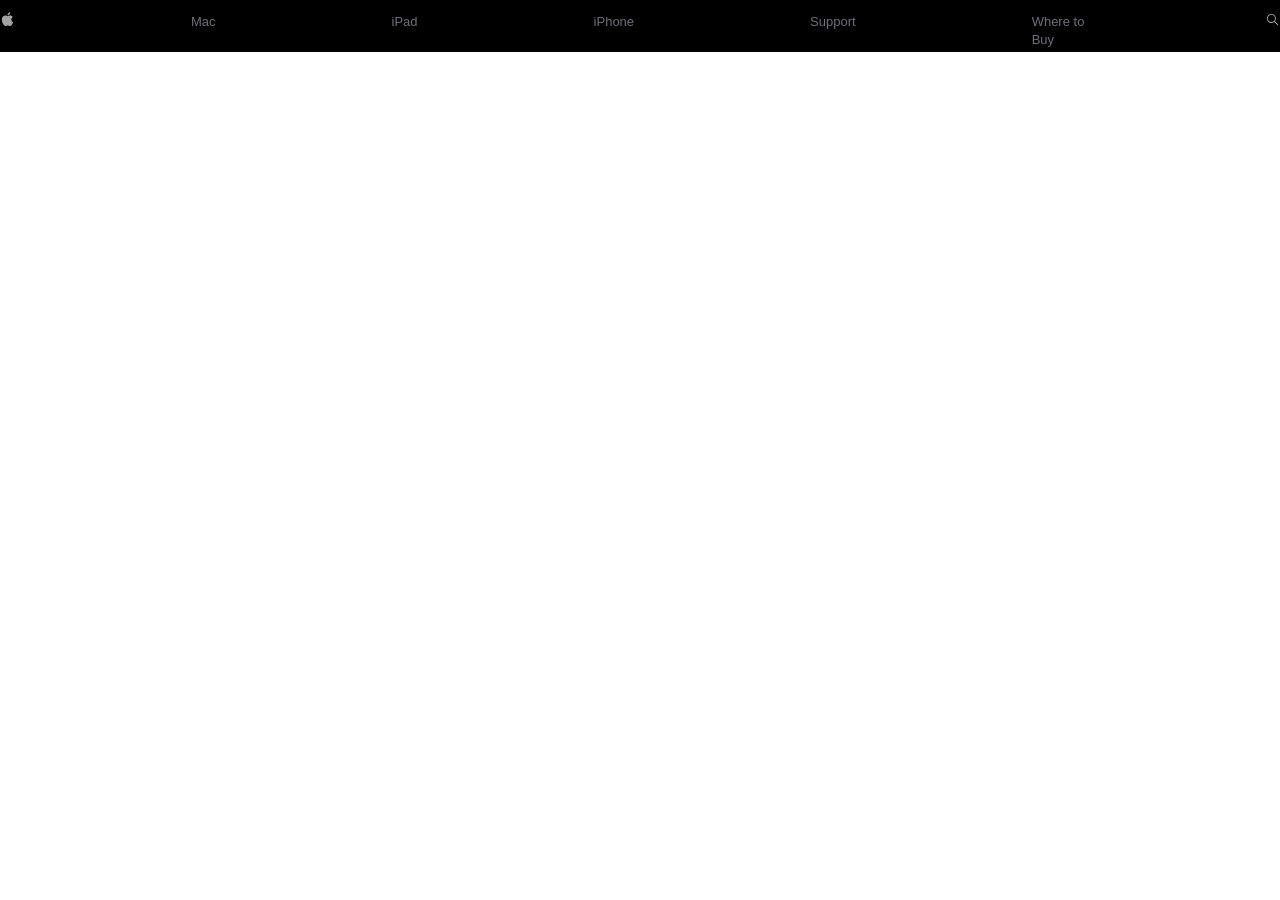
==== index.html @ 3fcf3a5d "fifth version 5" ====
<!doctype html>
<html lang="en">
  <head>
    <meta charset="UTF-8" />
    <meta name="viewport" content="width=device-width, initial-scale=1.0" />
    <title>Apple (Nigeria)</title>
    <link rel="stylesheet" href="styles.css" />
  </head>
  <body>
  <header>
    <nav class="navbar">
      <div class="navContainer">
        <ul class="nav--List">
          <li class="apple-drop">
            <a href="index.html"> 
                <svg
                class="icon"
                xmlns="http://www.w3.org/2000/svg"
                x="0px"
                y="0px"
                width="15"
                height="15"
                viewBox="0 0 30 30">
                <path
                  d="M25.565,9.785c-0.123,0.077-3.051,1.702-3.051,5.305c0.138,4.109,3.695,5.55,3.756,5.55 c-0.061,0.077-0.537,1.963-1.947,3.94C23.204,26.283,21.962,28,20.076,28c-1.794,0-2.438-1.135-4.508-1.135 c-2.223,0-2.852,1.135-4.554,1.135c-1.886,0-3.22-1.809-4.4-3.496c-1.533-2.208-2.836-5.673-2.882-9 c-0.031-1.763,0.307-3.496,1.165-4.968c1.211-2.055,3.373-3.45,5.734-3.496c1.809-0.061,3.419,1.242,4.523,1.242 c1.058,0,3.036-1.242,5.274-1.242C21.394,7.041,23.97,7.332,25.565,9.785z M15.001,6.688c-0.322-1.61,0.567-3.22,1.395-4.247 c1.058-1.242,2.729-2.085,4.17-2.085c0.092,1.61-0.491,3.189-1.533,4.339C18.098,5.937,16.488,6.872,15.001,6.688z"></path>
                </svg></a>
              </li>

          <li class="mac-drop">
            <a href="mac.html" class="icon2">Mac</a>
                <ul class="dropdown--mac">
                    <li class="explore">Explore All Mac</li>
                    <li>Macbook Air</li>
                    <li>Macbook Pro</li>
                    <li>iMac</li>
                    <li>Mac Studio</li>
                    <li>Mac Mini</li>
                    <li>Mac Pro</li>
                    <li>Display</li>
                </ul>
          </li>
          <li class="ipad-drop">
            <a href="ipad.html" class="icon2">iPad</a>
            <ul class="dropdown--ipad">
                <li class="explore">Explore iPad</li>
                <li>Explore All iPad</li>
                <li>iPad Pro</li>
                <li>iPad Air</li>
                <li>iPad</li>
                <li>iPad Mini</li>
            </ul>
          </li>
          <li class="iphone-drop">
            <a href="iphone.html" class="icon2">iPhone</a>
            <ul class="dropdown--iphone">
                <li class="explore">Explore iPhone</li>
                <li>Explore All iPhone</li>
                <li>iPhone 17 Pro</li>
                <li>iphone Air</li>
                <li>iPhone 17</li>
                <li>iPhone 16</li>
                <li>iPhone 16e</li>
            </ul>
          </li>
          <li class="support-drop">
            <a href="support.html" class="icon2">Support</a>
            
            <div class="dropdown-wrap">

            <ul class="dropdown--support">
                <li class="explore">Explore Support</li>
                <li>iPhone</li>
                <li>Mac</li>
                <li>iPad</li>
                <li>Music</li><br><br>
                <li class="explore">Get Help</li> 
                <li>Community</li>
                <li>Check Coverage</li>
                <li>Helpful Topics</li>
                <li>Apple Account and Password</li>
                <li>Billing and Subscription</li>
            </ul>
            </div>
            
          </li>
          <li class="where-drop">
            <a href="where to buy.html" class="icon2">Where to Buy</a>
            <ul class="dropdown--where">
                <li class="explore">Explore Where to Buy</li>
                <li>Authorized Reseller</li>
                <li>Services and Support</li>
                <li>Explore All My to Buy</li>
            </ul>
          </li>
          <li><a href="#search">
            <svg
                class="icon"
                xmlns="http://www.w3.org/2000/svg"
                x="0px"
                y="0px"
                width="15"
                height="15"
                viewBox="0 0 48 48">
                <path
                  d="M 20.5 6 C 12.509634 6 6 12.50964 6 20.5 C 6 28.49036 12.509634 35 20.5 35 C 23.956359 35 27.133709 33.779044 29.628906 31.75 L 39.439453 41.560547 A 1.50015 1.50015 0 1 0 41.560547 39.439453 L 31.75 29.628906 C 33.779044 27.133709 35 23.956357 35 20.5 C 35 12.50964 28.490366 6 20.5 6 z M 20.5 9 C 26.869047 9 32 14.130957 32 20.5 C 32 23.602612 30.776198 26.405717 28.791016 28.470703 A 1.50015 1.50015 0 0 0 28.470703 28.791016 C 26.405717 30.776199 23.602614 32 20.5 32 C 14.130953 32 9 26.869043 9 20.5 C 9 14.130957 14.130953 9 20.5 9 z"
                ></path></svg>
            </a></li>
        </ul>
      </div>
    </nav>
  </header>
    <main></main>
    <footer></footer>
  </body>
</html>
---- styles.css ----
* {
  margin: 0;
  padding: 0;
  box-sizing: border-box;
}

header {
  background: #000000;
  position: sticky;
  top: 0;
}

.navbar {
  width: 100%;
  height: 52px;
  display: flex;
  align-items: center;
}

.nav--List {
  display: flex;
  list-style: none;
  gap: 11em;
  align-self: center;
  padding-top: 8px;
}

.navbar ul li a {
  text-decoration: none;
  color: #6e6e79;
  font-size: 13px;
  font-weight: 300;
}

.icon {
  fill: #a4a4a4;
  transition: fill 0.3s ease;
  cursor: pointer;
  font-size: 10px;
}

.icon:hover {
  fill: rgb(255, 255, 255);
}

.icon2 {
  fill: #a4a4a4;
  transition: color 0.3s ease;
  cursor: pointer;
}

.icon2:hover {
  color: rgb(255, 255, 255);
}

.navContainer {
  width: -moz-max-content;
  width: max-content;
  margin: 0 auto;
  display: flex;
  justify-content: center;
}

.mac-drop {
  position: relative;
}

.ipad-drop {
  position: relative;
}

.iphone-drop {
  position: relative;
}

.support-drop {
  position: relative;
}

.where-drop {
  position: relative;
}

.dropdown--mac {
  display: none;
  position: absolute;
  top: 1;
  list-style: none;
  width: 100vw;
  background-color: #000000;
  color: #6e6e73;
  padding: 3.5em;
  border-radius: 2px;
  pointer-events: fill;
}

.dropdown--ipad {
  display: none;
  position: absolute;
  top: 1;
  list-style: none;
  width: 100vw;
  background-color: #000000;
  color: #6e6e73;
  padding: 3.5em;
  border-radius: 2px;
  pointer-events: auto;
}

.dropdown--iphone {
  display: none;
  position: absolute;
  top: 1;
  list-style: none;
  width: 100vw;
  background-color: #000000;
  color: #6e6e73;
  padding: 3.5em;
  border-radius: 2px;
  pointer-events: auto;
}

.dropdown--support {
  display: none;
  position: absolute;
  top: 1;
  list-style: none;
  width: 100vw;
  background-color: #000000;
  color: #6e6e73;
  padding: 3.5em;
  border-radius: 2px;
  pointer-events: auto;
}

.dropdown--where {
  display: none;
  position: absolute;
  top: 1;
  list-style: none;
  width: 100vw;
  background-color: #000000;
  color: #6e6e73;
  padding: 3.5em;
  border-radius: 2px;
  pointer-events: auto;
}

.dropdown-wrap {
  display: flex;
  gap: 4rem;
}

.mac-drop:hover .dropdown--mac {
  display: block;
}

.ipad-drop:hover .dropdown--ipad {
  display: block;
}

.iphone-drop:hover .dropdown--iphone {
  display: block;
}

.support-drop:hover .dropdown--support {
  display: block;
}

.where-drop:hover .dropdown--where {
  display: block;
}

.dropdown--ipad li a {
  color: #6e6e73;
  text-decoration: none;
}

.dropdown--mac li a {
  color: #6e6e73;
  text-decoration: none;
}

.dropdown--ipad li:hover {
  color: rgb(255, 255, 255);
  cursor: pointer;
}

.dropdown--mac li:hover {
  color: rgb(255, 255, 255);
  cursor: pointer;
}

.dropdown--iphone li a {
  color: #6e6e73;
  text-decoration: none;
}

.dropdown--iphone li:hover {
  color: rgb(255, 255, 255);
  cursor: pointer;
}

.dropdown--support li a {
  color: #6e6e73;
  text-decoration: none;
}

.dropdown--support li:hover {
  color: rgb(255, 255, 255);
  cursor: pointer;
}

.dropdown--where li a {
  color: #6e6e73;
  text-decoration: none;
}

.dropdown--where li:hover {
  color: rgb(255, 255, 255);
  cursor: pointer;
}

.explore {
  font-size: 9px;
}

#header-title {
  font-size: 56px;
  line-height: 60px;
  font-weight: 600;
  margin: 0.5em 1.78em;
}

@media screen and (max-width: 1200px) {
  .navbar ul {
    gap: 3em;
  }
}
@media screen and (max-width: 768px) {
  .navbar ul {
    gap: 2em;
  }
}
@media screen and (max-width: 480px) {
  .navbar ul {
    gap: 1em;
  }
}
@media screen and (max-width: 360px) {
  .navbar ul {
    gap: 0.5em;
  }
}
* {
  margin: 0;
  padding: 0;
  box-sizing: border-box;
  font-family: "SF Pro Text", -apple-system, BlinkMacSystemFont, "Segoe UI", Roboto, Helvetica, Arial, sans-serif;
}/*# sourceMappingURL=styles.css.map */
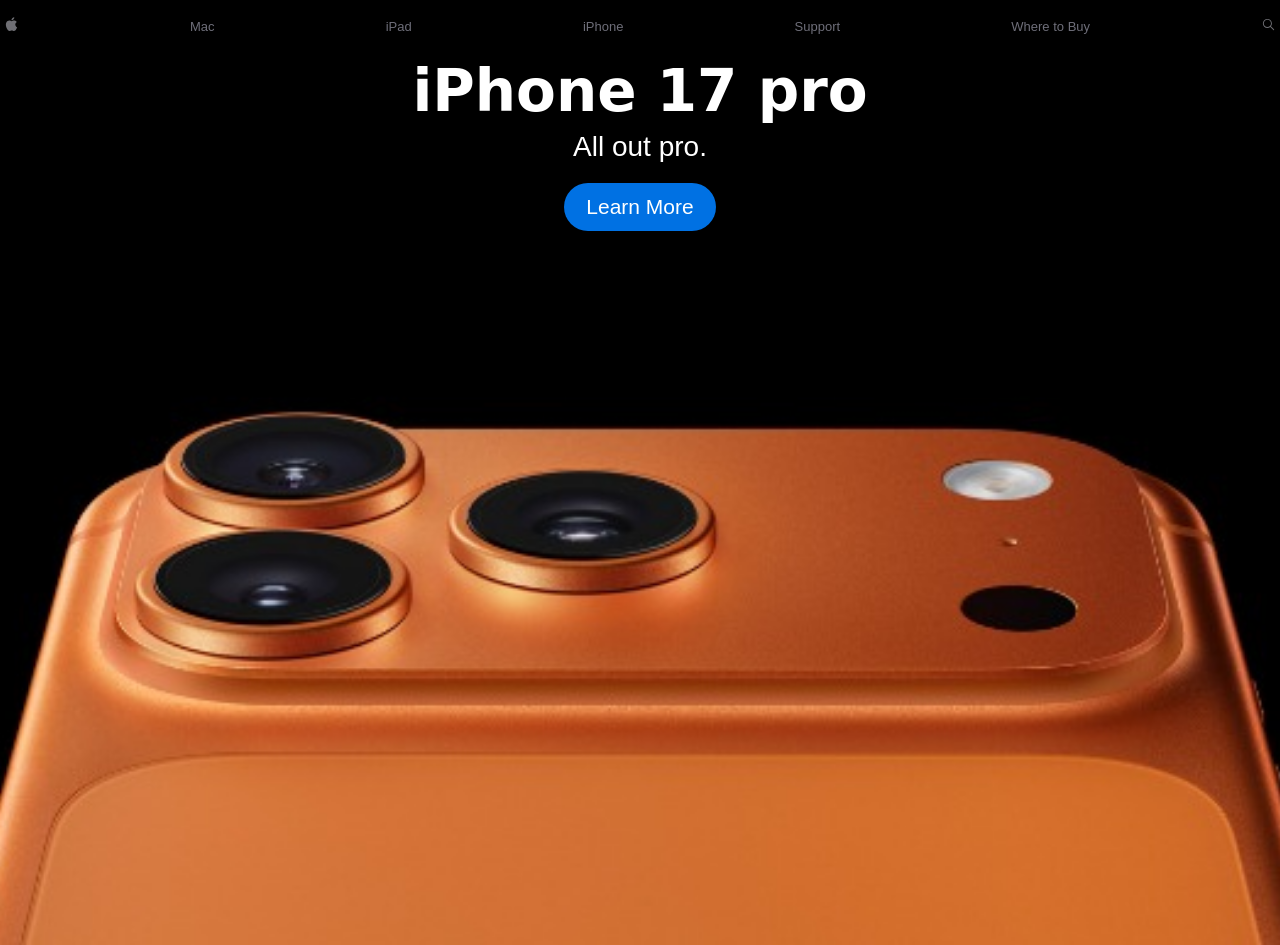
==== commit 44ab4499: "added index.html and iphone.html" ====
--- a/index.html
+++ b/index.html
@@ -11,7 +11,7 @@
     <nav class="navbar">
       <div class="navContainer">
         <ul class="nav--List">
-          <li class="apple-drop">
+          <li>
             <a href="index.html"> 
                 <svg
                 class="icon"
@@ -23,9 +23,7 @@
                 viewBox="0 0 30 30">
                 <path
                   d="M25.565,9.785c-0.123,0.077-3.051,1.702-3.051,5.305c0.138,4.109,3.695,5.55,3.756,5.55 c-0.061,0.077-0.537,1.963-1.947,3.94C23.204,26.283,21.962,28,20.076,28c-1.794,0-2.438-1.135-4.508-1.135 c-2.223,0-2.852,1.135-4.554,1.135c-1.886,0-3.22-1.809-4.4-3.496c-1.533-2.208-2.836-5.673-2.882-9 c-0.031-1.763,0.307-3.496,1.165-4.968c1.211-2.055,3.373-3.45,5.734-3.496c1.809-0.061,3.419,1.242,4.523,1.242 c1.058,0,3.036-1.242,5.274-1.242C21.394,7.041,23.97,7.332,25.565,9.785z M15.001,6.688c-0.322-1.61,0.567-3.22,1.395-4.247 c1.058-1.242,2.729-2.085,4.17-2.085c0.092,1.61-0.491,3.189-1.533,4.339C18.098,5.937,16.488,6.872,15.001,6.688z"></path>
-                </svg></a>
-              </li>
-
+                </svg></a></li>
           <li class="mac-drop">
             <a href="mac.html" class="icon2">Mac</a>
                 <ul class="dropdown--mac">
@@ -109,7 +107,19 @@
       </div>
     </nav>
   </header>
-    <main></main>
+    <main>
+         <section class="iphone">
+        
+        <div class="hero-text">
+        <h1 class="hero">iPhone 17 pro</h1>
+        <h2>All out pro.</h2>
+        <button type="button" class="btn">Learn More</button>
+        
+        
+    
+        </div>
+      </section>
+    </main>
     <footer></footer>
   </body>
 </html>
--- a/styles.css
+++ b/styles.css
@@ -8,11 +8,12 @@
   background: #000000;
   position: sticky;
   top: 0;
+  opacity: 1;
 }
 
 .navbar {
   width: 100%;
-  height: 52px;
+  height: 45px;
   display: flex;
   align-items: center;
 }
@@ -20,7 +21,7 @@
 .nav--List {
   display: flex;
   list-style: none;
-  gap: 11em;
+  gap: 10.7em;
   align-self: center;
   padding-top: 8px;
 }
@@ -29,33 +30,32 @@
   text-decoration: none;
   color: #6e6e79;
   font-size: 13px;
-  font-weight: 300;
+  font-weight: 400;
 }
 
 .icon {
-  fill: #a4a4a4;
+  fill: #6e6e73;
   transition: fill 0.3s ease;
   cursor: pointer;
   font-size: 10px;
 }
 
 .icon:hover {
-  fill: rgb(255, 255, 255);
+  fill: rgb(221, 217, 217);
 }
 
 .icon2 {
-  fill: #a4a4a4;
+  fill: #6e6e73;
   transition: color 0.3s ease;
   cursor: pointer;
 }
 
 .icon2:hover {
-  color: rgb(255, 255, 255);
+  color: rgb(177, 172, 172);
 }
 
 .navContainer {
-  width: -moz-max-content;
-  width: max-content;
+  width: 100vw;
   margin: 0 auto;
   display: flex;
   justify-content: center;
@@ -84,25 +84,25 @@
 .dropdown--mac {
   display: none;
   position: absolute;
-  top: 1;
-  list-style: none;
-  width: 100vw;
-  background-color: #000000;
-  color: #6e6e73;
-  padding: 3.5em;
-  border-radius: 2px;
-  pointer-events: fill;
+  top: 100%;
+  list-style: none;
+  width: 100vw;
+  background-color: #000000;
+  color: #6e6e73;
+  padding: 2em;
+  border-radius: 2px;
+  pointer-events: auto;
 }
 
 .dropdown--ipad {
   display: none;
   position: absolute;
-  top: 1;
-  list-style: none;
-  width: 100vw;
-  background-color: #000000;
-  color: #6e6e73;
-  padding: 3.5em;
+  top: 100%;
+  list-style: none;
+  width: 100vw;
+  background-color: #000000;
+  color: #6e6e73;
+  padding: 2em;
   border-radius: 2px;
   pointer-events: auto;
 }
@@ -110,12 +110,12 @@
 .dropdown--iphone {
   display: none;
   position: absolute;
-  top: 1;
-  list-style: none;
-  width: 100vw;
-  background-color: #000000;
-  color: #6e6e73;
-  padding: 3.5em;
+  top: 100%;
+  list-style: none;
+  width: 100vw;
+  background-color: #000000;
+  color: #6e6e73;
+  padding: 2em;
   border-radius: 2px;
   pointer-events: auto;
 }
@@ -123,12 +123,13 @@
 .dropdown--support {
   display: none;
   position: absolute;
-  top: 1;
-  list-style: none;
-  width: 100vw;
-  background-color: #000000;
-  color: #6e6e73;
-  padding: 3.5em;
+  top: 100%;
+  left: 0;
+  list-style: none;
+  width: 100vw;
+  background-color: #000000;
+  color: #6e6e73;
+  padding: 2em;
   border-radius: 2px;
   pointer-events: auto;
 }
@@ -136,12 +137,13 @@
 .dropdown--where {
   display: none;
   position: absolute;
-  top: 1;
-  list-style: none;
-  width: 100vw;
-  background-color: #000000;
-  color: #6e6e73;
-  padding: 3.5em;
+  top: 100%;
+  left: 0;
+  list-style: none;
+  width: 100vw;
+  background-color: #000000;
+  color: #6e6e73;
+  padding: 2em;
   border-radius: 2px;
   pointer-events: auto;
 }
@@ -182,12 +184,12 @@
 }
 
 .dropdown--ipad li:hover {
-  color: rgb(255, 255, 255);
+  color: rgb(177, 172, 172);
   cursor: pointer;
 }
 
 .dropdown--mac li:hover {
-  color: rgb(255, 255, 255);
+  color: rgb(177, 172, 172);
   cursor: pointer;
 }
 
@@ -197,7 +199,7 @@
 }
 
 .dropdown--iphone li:hover {
-  color: rgb(255, 255, 255);
+  color: rgb(177, 172, 172);
   cursor: pointer;
 }
 
@@ -207,7 +209,7 @@
 }
 
 .dropdown--support li:hover {
-  color: rgb(255, 255, 255);
+  color: rgb(177, 172, 172);
   cursor: pointer;
 }
 
@@ -217,7 +219,7 @@
 }
 
 .dropdown--where li:hover {
-  color: rgb(255, 255, 255);
+  color: rgb(177, 172, 172);
   cursor: pointer;
 }
 
@@ -232,7 +234,7 @@
   margin: 0.5em 1.78em;
 }
 
-@media screen and (max-width: 1200px) {
+@media screen and (max-width: 990px) {
   .navbar ul {
     gap: 3em;
   }
@@ -257,4 +259,81 @@
   padding: 0;
   box-sizing: border-box;
   font-family: "SF Pro Text", -apple-system, BlinkMacSystemFont, "Segoe UI", Roboto, Helvetica, Arial, sans-serif;
-}/*# sourceMappingURL=styles.css.map */+}/*# sourceMappingURL=styles.css.map */
+
+
+.container{
+  display: flex;
+  gap: 70px;
+  align-items: center;
+  text-align: center;
+  padding-left: 130px;
+  padding-right: 50px;
+}
+
+p{
+  color: #BF4800;
+  font-weight:  bold;
+  font-size: 14px;
+}
+
+ img{
+    margin-bottom: 20px;
+ }
+
+ h3{
+  margin-bottom: 10px;
+ }
+
+ h1{
+  color: rgb(24, 23, 22);
+  padding-bottom: 50px;
+ }
+
+ .hero-text{
+  display: flex;
+  flex-direction: column;
+  margin: 0px;
+  padding: 6px;
+  justify-content: center;
+  align-items: center;
+  color: #ffff;
+  font-family: system-ui, -apple-system, BlinkMacSystemFont, 'Segoe UI', Roboto, Oxygen, Ubuntu, Cantarell, 'Open Sans', 'Helvetica Neue', sans-serif;
+ }
+
+ .hero{
+  padding: 6px;
+  margin: 0%;
+  color: #ffff;
+  font-size: 58px;
+  font-family: system-ui, -apple-system, BlinkMacSystemFont, 'Segoe UI', Roboto, Oxygen, Ubuntu, Cantarell, 'Open Sans', 'Helvetica Neue', sans-serif;
+ }
+
+ .iphone{
+  background-image: url(image.jpeg);
+  height: 100vh;
+  background-size: cover;
+  background-position: center top;
+  display: flex;
+  flex-direction: column;
+  align-items: center;
+  background-repeat: no-repeat;
+
+  
+
+ }
+ h2{
+  padding-bottom: 20px;
+  font-weight: 400;
+  font-size: 28px;
+ }
+
+ .btn{
+  font-size: 21px;
+  padding: 12px 22px;
+  border-radius: 100px;
+  background-color: #0071E3;
+  color: #ffff;
+  border: none;
+
+ }
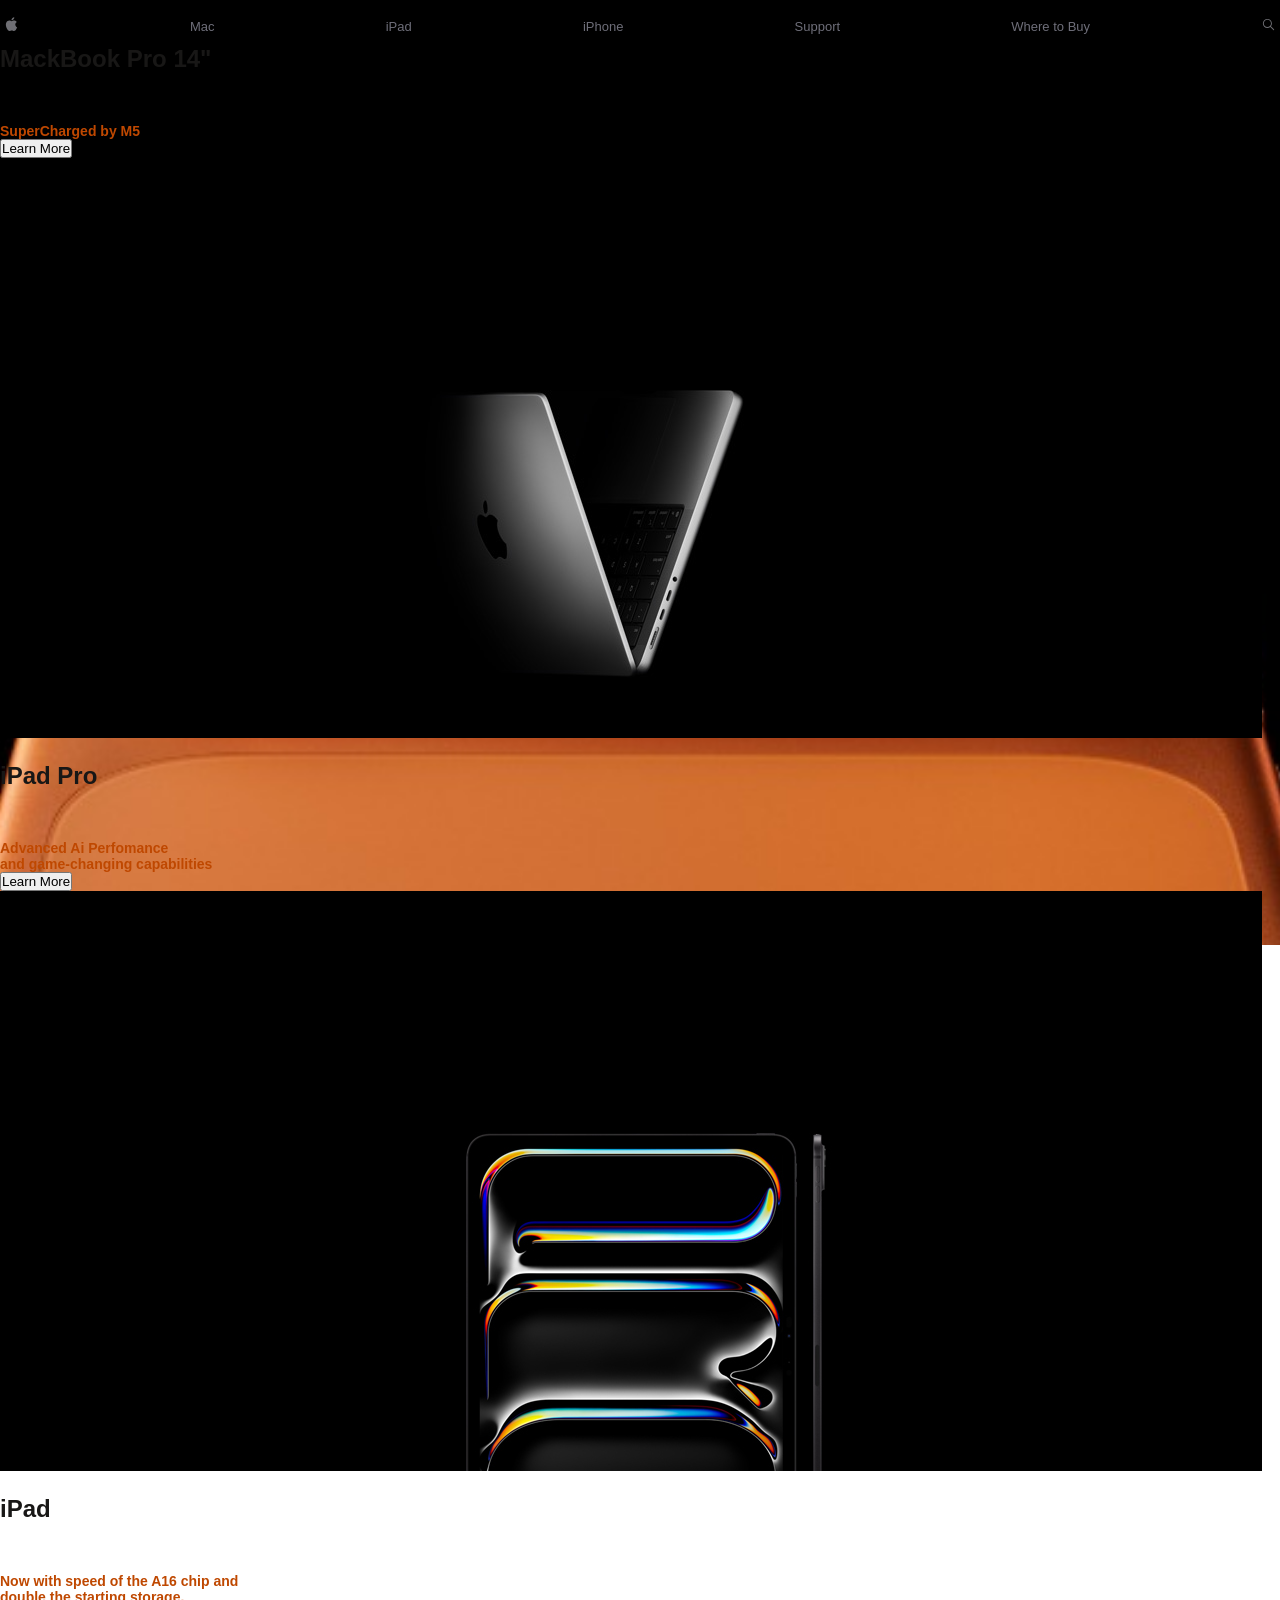
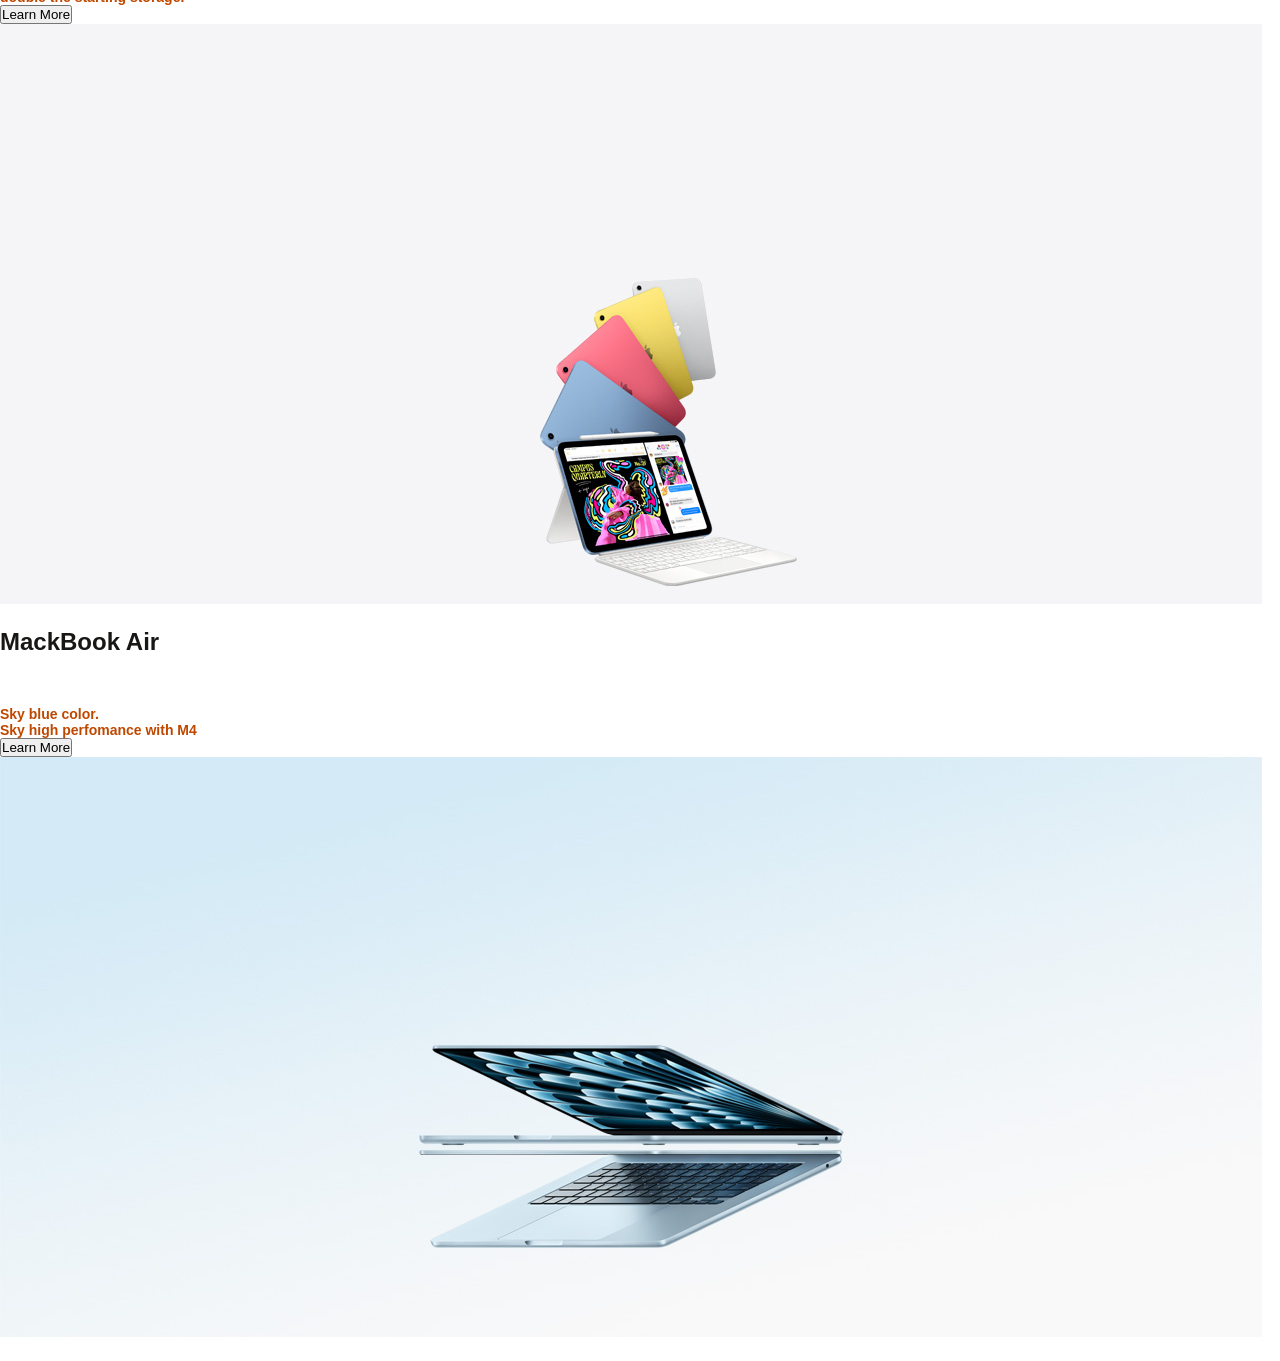
==== commit 1a81176d: "iphone page and landing page" ====
--- a/index.html
+++ b/index.html
@@ -107,18 +107,45 @@
       </div>
     </nav>
   </header>
-    <main>
-         <section class="iphone">
-        
-        <div class="hero-text">
-        <h1 class="hero">iPhone 17 pro</h1>
-        <h2>All out pro.</h2>
-        <button type="button" class="btn">Learn More</button>
-        
-        
+  <main>
+   <section class="iphone">
+    <div class="write-up">
+
+      <h1>MackBook Pro 14"</h1>
+      <p>SuperCharged by M5</p>
+      <button>Learn More</button>
+      <img class="A" src="image/asset 22.jpeg" alt="">
+    </div>
     
+      <div class="write-up">
+        <h1>iPad Pro</h1>
+        <p>Advanced Ai Perfomance<br>and game-changing capabilities</p>
+        <button>Learn More</button> 
+        <img class="A" src="image/asset 23.jpeg" alt="">   
+      </div>
+      
+      <div class="write-up">
+        <h1>iPad</h1>
+        <p>Now with speed of the A16 chip and <br>
+        double the starting storage.</p>
+        <button>Learn More</button>
+        <img class="C" src="image/asset 24.jpeg" alt="">
+
+      </div>
+          <div class="write-up">
+            <h1>MackBook Air</h1>
+            <p>Sky blue color. <br>Sky high perfomance with M4</p>
+            <button>Learn More</button>
+            <img class="C" src="image/asset 25.jpeg" alt="">
+          </div>
         </div>
-      </section>
+
+      </div>
+    </div>
+    </div>
+   </section>
+             </div>
+        </section>
     </main>
     <footer></footer>
   </body>
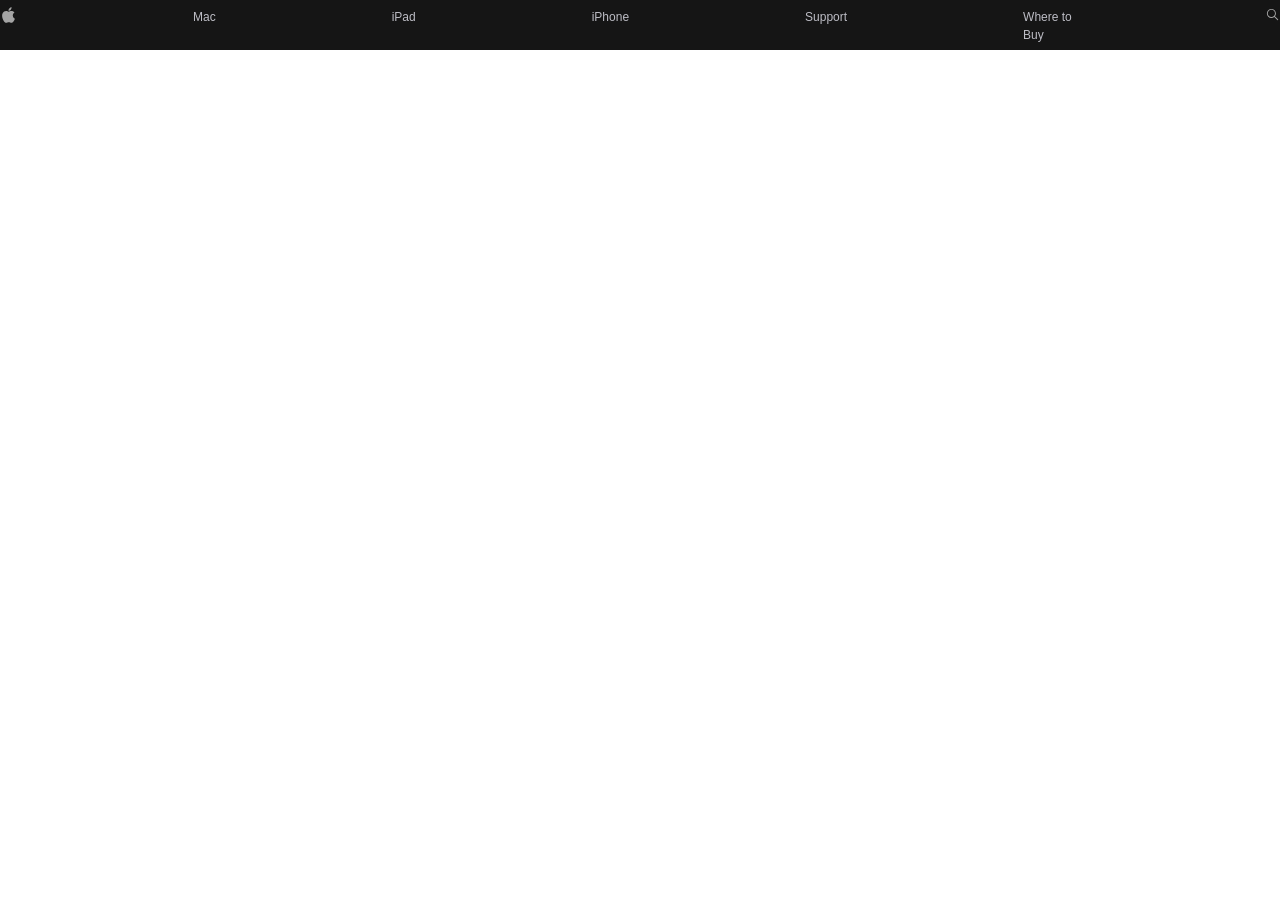
==== commit 12840d8f: "sixth version 6" ====
--- a/index.html
+++ b/index.html
@@ -11,19 +11,21 @@
     <nav class="navbar">
       <div class="navContainer">
         <ul class="nav--List">
-          <li>
+          <li class="apple-drop">
             <a href="index.html"> 
                 <svg
                 class="icon"
                 xmlns="http://www.w3.org/2000/svg"
                 x="0px"
                 y="0px"
-                width="15"
-                height="15"
+                width="17"
+                height="17"
                 viewBox="0 0 30 30">
                 <path
                   d="M25.565,9.785c-0.123,0.077-3.051,1.702-3.051,5.305c0.138,4.109,3.695,5.55,3.756,5.55 c-0.061,0.077-0.537,1.963-1.947,3.94C23.204,26.283,21.962,28,20.076,28c-1.794,0-2.438-1.135-4.508-1.135 c-2.223,0-2.852,1.135-4.554,1.135c-1.886,0-3.22-1.809-4.4-3.496c-1.533-2.208-2.836-5.673-2.882-9 c-0.031-1.763,0.307-3.496,1.165-4.968c1.211-2.055,3.373-3.45,5.734-3.496c1.809-0.061,3.419,1.242,4.523,1.242 c1.058,0,3.036-1.242,5.274-1.242C21.394,7.041,23.97,7.332,25.565,9.785z M15.001,6.688c-0.322-1.61,0.567-3.22,1.395-4.247 c1.058-1.242,2.729-2.085,4.17-2.085c0.092,1.61-0.491,3.189-1.533,4.339C18.098,5.937,16.488,6.872,15.001,6.688z"></path>
-                </svg></a></li>
+                </svg></a>
+              </li>
+
           <li class="mac-drop">
             <a href="mac.html" class="icon2">Mac</a>
                 <ul class="dropdown--mac">
@@ -107,46 +109,7 @@
       </div>
     </nav>
   </header>
-  <main>
-   <section class="iphone">
-    <div class="write-up">
-
-      <h1>MackBook Pro 14"</h1>
-      <p>SuperCharged by M5</p>
-      <button>Learn More</button>
-      <img class="A" src="image/asset 22.jpeg" alt="">
-    </div>
-    
-      <div class="write-up">
-        <h1>iPad Pro</h1>
-        <p>Advanced Ai Perfomance<br>and game-changing capabilities</p>
-        <button>Learn More</button> 
-        <img class="A" src="image/asset 23.jpeg" alt="">   
-      </div>
-      
-      <div class="write-up">
-        <h1>iPad</h1>
-        <p>Now with speed of the A16 chip and <br>
-        double the starting storage.</p>
-        <button>Learn More</button>
-        <img class="C" src="image/asset 24.jpeg" alt="">
-
-      </div>
-          <div class="write-up">
-            <h1>MackBook Air</h1>
-            <p>Sky blue color. <br>Sky high perfomance with M4</p>
-            <button>Learn More</button>
-            <img class="C" src="image/asset 25.jpeg" alt="">
-          </div>
-        </div>
-
-      </div>
-    </div>
-    </div>
-   </section>
-             </div>
-        </section>
-    </main>
+    <main></main>
     <footer></footer>
   </body>
 </html>
--- a/styles.css
+++ b/styles.css
@@ -5,15 +5,16 @@
 }
 
 header {
-  background: #000000;
+  background: rgba(0, 0, 0, 0.9176470588);
   position: sticky;
   top: 0;
-  opacity: 1;
+  position: relative;
+  z-index: 1000;
 }
 
 .navbar {
   width: 100%;
-  height: 45px;
+  height: 50px;
   display: flex;
   align-items: center;
 }
@@ -21,136 +22,110 @@
 .nav--List {
   display: flex;
   list-style: none;
-  gap: 10.7em;
+  gap: 11em;
   align-self: center;
-  padding-top: 8px;
 }
 
 .navbar ul li a {
   text-decoration: none;
-  color: #6e6e79;
-  font-size: 13px;
+  color: #bdbdc5;
+  font-size: 12px;
   font-weight: 400;
 }
 
 .icon {
-  fill: #6e6e73;
+  fill: #a4a4a4;
   transition: fill 0.3s ease;
   cursor: pointer;
   font-size: 10px;
 }
 
 .icon:hover {
-  fill: rgb(221, 217, 217);
+  fill: rgb(255, 255, 255);
 }
 
 .icon2 {
-  fill: #6e6e73;
+  fill: #a4a4a4;
   transition: color 0.3s ease;
   cursor: pointer;
 }
 
 .icon2:hover {
-  color: rgb(177, 172, 172);
+  color: rgb(255, 255, 255);
 }
 
 .navContainer {
-  width: 100vw;
+  width: -moz-max-content;
+  width: max-content;
   margin: 0 auto;
   display: flex;
   justify-content: center;
 }
 
-.mac-drop {
-  position: relative;
-}
-
-.ipad-drop {
-  position: relative;
-}
-
-.iphone-drop {
-  position: relative;
-}
-
-.support-drop {
-  position: relative;
-}
-
-.where-drop {
-  position: relative;
-}
-
 .dropdown--mac {
   display: none;
   position: absolute;
-  top: 100%;
-  list-style: none;
-  width: 100vw;
-  background-color: #000000;
-  color: #6e6e73;
-  padding: 2em;
-  border-radius: 2px;
-  pointer-events: auto;
+  top: 50px;
+  left: 0;
+  width: 100%;
+  background-color: rgba(0, 0, 0, 0.9176470588);
+  color: #6e6e73;
+  padding: 3em 0;
+  font-size: 17px;
 }
 
 .dropdown--ipad {
   display: none;
   position: absolute;
-  top: 100%;
-  list-style: none;
-  width: 100vw;
-  background-color: #000000;
-  color: #6e6e73;
-  padding: 2em;
-  border-radius: 2px;
-  pointer-events: auto;
+  top: 50px;
+  left: 0;
+  width: 100%;
+  background-color: rgba(0, 0, 0, 0.9176470588);
+  color: #6e6e73;
+  padding: 3.5em 0;
+  font-size: 17px;
 }
 
 .dropdown--iphone {
   display: none;
   position: absolute;
-  top: 100%;
-  list-style: none;
-  width: 100vw;
-  background-color: #000000;
-  color: #6e6e73;
-  padding: 2em;
-  border-radius: 2px;
-  pointer-events: auto;
+  top: 50px;
+  left: 0;
+  width: 100%;
+  background-color: rgba(0, 0, 0, 0.9176470588);
+  color: #6e6e73;
+  padding: 3.5em 0;
+  font-size: 17px;
 }
 
 .dropdown--support {
   display: none;
   position: absolute;
-  top: 100%;
-  left: 0;
-  list-style: none;
-  width: 100vw;
-  background-color: #000000;
-  color: #6e6e73;
-  padding: 2em;
-  border-radius: 2px;
-  pointer-events: auto;
+  top: 50px;
+  left: 0;
+  width: 100%;
+  background-color: rgba(0, 0, 0, 0.9176470588);
+  color: #6e6e73;
+  padding: 3.5em 0;
+  font-size: 17px;
 }
 
 .dropdown--where {
   display: none;
   position: absolute;
-  top: 100%;
-  left: 0;
-  list-style: none;
-  width: 100vw;
-  background-color: #000000;
-  color: #6e6e73;
-  padding: 2em;
-  border-radius: 2px;
-  pointer-events: auto;
+  top: 50px;
+  left: 0;
+  width: 100%;
+  background-color: rgba(0, 0, 0, 0.9176470588);
+  color: #6e6e73;
+  padding: 3.5em 0;
+  font-size: 17px;
 }
 
 .dropdown-wrap {
-  display: flex;
-  gap: 4rem;
+  max-width: 980px;
+  margin: 0 auto;
+  display: flex;
 }
 
 .mac-drop:hover .dropdown--mac {
@@ -184,12 +159,12 @@
 }
 
 .dropdown--ipad li:hover {
-  color: rgb(177, 172, 172);
+  color: rgb(255, 255, 255);
   cursor: pointer;
 }
 
 .dropdown--mac li:hover {
-  color: rgb(177, 172, 172);
+  color: rgb(255, 255, 255);
   cursor: pointer;
 }
 
@@ -199,7 +174,7 @@
 }
 
 .dropdown--iphone li:hover {
-  color: rgb(177, 172, 172);
+  color: rgb(255, 255, 255);
   cursor: pointer;
 }
 
@@ -209,7 +184,7 @@
 }
 
 .dropdown--support li:hover {
-  color: rgb(177, 172, 172);
+  color: rgb(255, 255, 255);
   cursor: pointer;
 }
 
@@ -219,7 +194,7 @@
 }
 
 .dropdown--where li:hover {
-  color: rgb(177, 172, 172);
+  color: rgb(255, 255, 255);
   cursor: pointer;
 }
 
@@ -234,7 +209,7 @@
   margin: 0.5em 1.78em;
 }
 
-@media screen and (max-width: 990px) {
+@media screen and (max-width: 1200px) {
   .navbar ul {
     gap: 3em;
   }
@@ -259,81 +234,4 @@
   padding: 0;
   box-sizing: border-box;
   font-family: "SF Pro Text", -apple-system, BlinkMacSystemFont, "Segoe UI", Roboto, Helvetica, Arial, sans-serif;
-}/*# sourceMappingURL=styles.css.map */
-
-
-.container{
-  display: flex;
-  gap: 70px;
-  align-items: center;
-  text-align: center;
-  padding-left: 130px;
-  padding-right: 50px;
-}
-
-p{
-  color: #BF4800;
-  font-weight:  bold;
-  font-size: 14px;
-}
-
- img{
-    margin-bottom: 20px;
- }
-
- h3{
-  margin-bottom: 10px;
- }
-
- h1{
-  color: rgb(24, 23, 22);
-  padding-bottom: 50px;
- }
-
- .hero-text{
-  display: flex;
-  flex-direction: column;
-  margin: 0px;
-  padding: 6px;
-  justify-content: center;
-  align-items: center;
-  color: #ffff;
-  font-family: system-ui, -apple-system, BlinkMacSystemFont, 'Segoe UI', Roboto, Oxygen, Ubuntu, Cantarell, 'Open Sans', 'Helvetica Neue', sans-serif;
- }
-
- .hero{
-  padding: 6px;
-  margin: 0%;
-  color: #ffff;
-  font-size: 58px;
-  font-family: system-ui, -apple-system, BlinkMacSystemFont, 'Segoe UI', Roboto, Oxygen, Ubuntu, Cantarell, 'Open Sans', 'Helvetica Neue', sans-serif;
- }
-
- .iphone{
-  background-image: url(image.jpeg);
-  height: 100vh;
-  background-size: cover;
-  background-position: center top;
-  display: flex;
-  flex-direction: column;
-  align-items: center;
-  background-repeat: no-repeat;
-
-  
-
- }
- h2{
-  padding-bottom: 20px;
-  font-weight: 400;
-  font-size: 28px;
- }
-
- .btn{
-  font-size: 21px;
-  padding: 12px 22px;
-  border-radius: 100px;
-  background-color: #0071E3;
-  color: #ffff;
-  border: none;
-
- }+}/*# sourceMappingURL=styles.css.map */
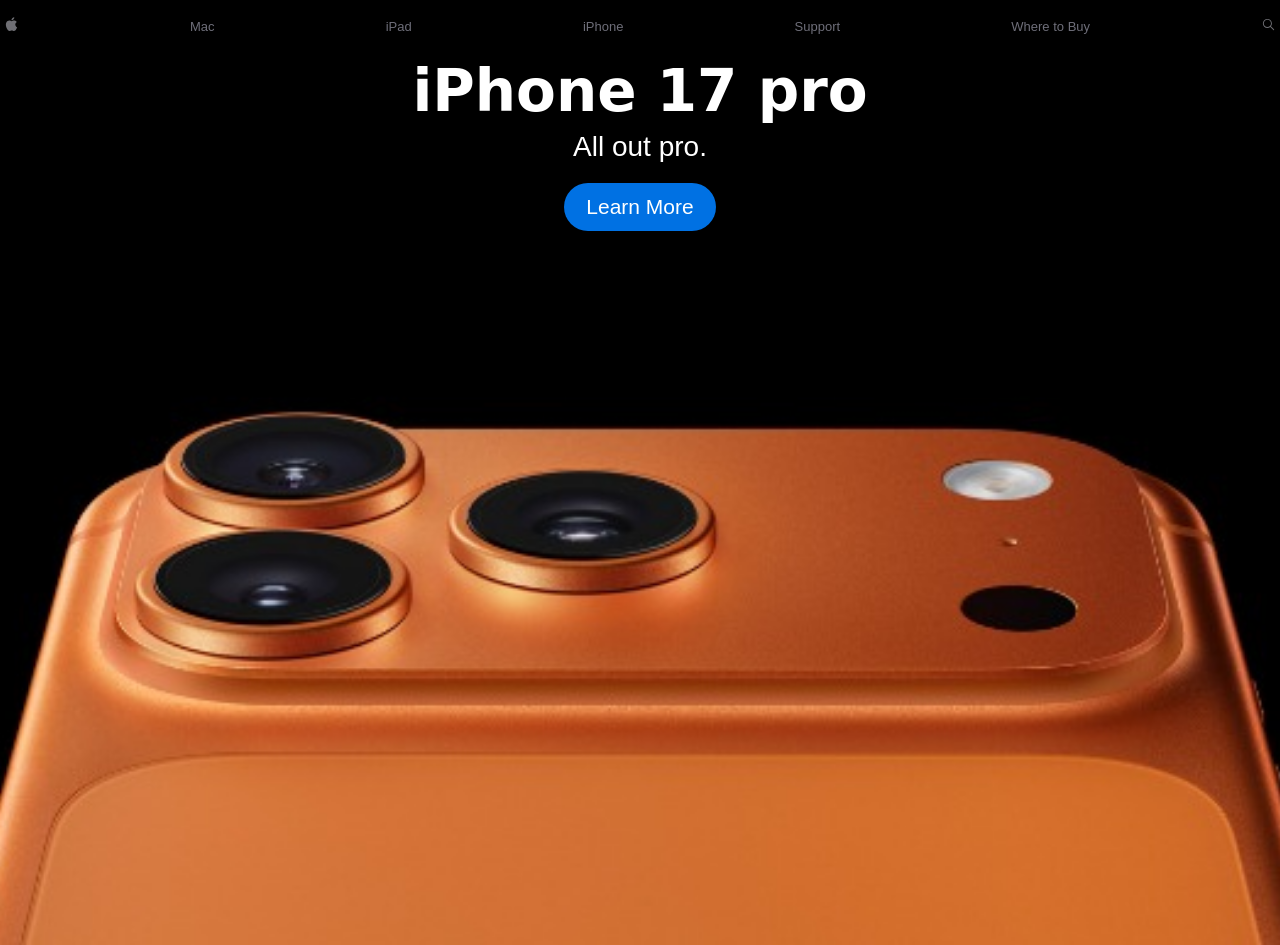
==== commit 943c66de: "Merge pull request #4 from denolavicky/my-hero-section added index.html and iphone.html" ====
--- a/index.html
+++ b/index.html
@@ -11,21 +11,19 @@
     <nav class="navbar">
       <div class="navContainer">
         <ul class="nav--List">
-          <li class="apple-drop">
+          <li>
             <a href="index.html"> 
                 <svg
                 class="icon"
                 xmlns="http://www.w3.org/2000/svg"
                 x="0px"
                 y="0px"
-                width="17"
-                height="17"
+                width="15"
+                height="15"
                 viewBox="0 0 30 30">
                 <path
                   d="M25.565,9.785c-0.123,0.077-3.051,1.702-3.051,5.305c0.138,4.109,3.695,5.55,3.756,5.55 c-0.061,0.077-0.537,1.963-1.947,3.94C23.204,26.283,21.962,28,20.076,28c-1.794,0-2.438-1.135-4.508-1.135 c-2.223,0-2.852,1.135-4.554,1.135c-1.886,0-3.22-1.809-4.4-3.496c-1.533-2.208-2.836-5.673-2.882-9 c-0.031-1.763,0.307-3.496,1.165-4.968c1.211-2.055,3.373-3.45,5.734-3.496c1.809-0.061,3.419,1.242,4.523,1.242 c1.058,0,3.036-1.242,5.274-1.242C21.394,7.041,23.97,7.332,25.565,9.785z M15.001,6.688c-0.322-1.61,0.567-3.22,1.395-4.247 c1.058-1.242,2.729-2.085,4.17-2.085c0.092,1.61-0.491,3.189-1.533,4.339C18.098,5.937,16.488,6.872,15.001,6.688z"></path>
-                </svg></a>
-              </li>
-
+                </svg></a></li>
           <li class="mac-drop">
             <a href="mac.html" class="icon2">Mac</a>
                 <ul class="dropdown--mac">
@@ -109,7 +107,19 @@
       </div>
     </nav>
   </header>
-    <main></main>
+    <main>
+         <section class="iphone">
+        
+        <div class="hero-text">
+        <h1 class="hero">iPhone 17 pro</h1>
+        <h2>All out pro.</h2>
+        <button type="button" class="btn">Learn More</button>
+        
+        
+    
+        </div>
+      </section>
+    </main>
     <footer></footer>
   </body>
 </html>
--- a/styles.css
+++ b/styles.css
@@ -5,16 +5,15 @@
 }
 
 header {
-  background: rgba(0, 0, 0, 0.9176470588);
+  background: #000000;
   position: sticky;
   top: 0;
-  position: relative;
-  z-index: 1000;
+  opacity: 1;
 }
 
 .navbar {
   width: 100%;
-  height: 50px;
+  height: 45px;
   display: flex;
   align-items: center;
 }
@@ -22,110 +21,136 @@
 .nav--List {
   display: flex;
   list-style: none;
-  gap: 11em;
+  gap: 10.7em;
   align-self: center;
+  padding-top: 8px;
 }
 
 .navbar ul li a {
   text-decoration: none;
-  color: #bdbdc5;
-  font-size: 12px;
+  color: #6e6e79;
+  font-size: 13px;
   font-weight: 400;
 }
 
 .icon {
-  fill: #a4a4a4;
+  fill: #6e6e73;
   transition: fill 0.3s ease;
   cursor: pointer;
   font-size: 10px;
 }
 
 .icon:hover {
-  fill: rgb(255, 255, 255);
+  fill: rgb(221, 217, 217);
 }
 
 .icon2 {
-  fill: #a4a4a4;
+  fill: #6e6e73;
   transition: color 0.3s ease;
   cursor: pointer;
 }
 
 .icon2:hover {
-  color: rgb(255, 255, 255);
+  color: rgb(177, 172, 172);
 }
 
 .navContainer {
-  width: -moz-max-content;
-  width: max-content;
+  width: 100vw;
   margin: 0 auto;
   display: flex;
   justify-content: center;
 }
 
+.mac-drop {
+  position: relative;
+}
+
+.ipad-drop {
+  position: relative;
+}
+
+.iphone-drop {
+  position: relative;
+}
+
+.support-drop {
+  position: relative;
+}
+
+.where-drop {
+  position: relative;
+}
+
 .dropdown--mac {
   display: none;
   position: absolute;
-  top: 50px;
+  top: 100%;
+  list-style: none;
+  width: 100vw;
+  background-color: #000000;
+  color: #6e6e73;
+  padding: 2em;
+  border-radius: 2px;
+  pointer-events: auto;
+}
+
+.dropdown--ipad {
+  display: none;
+  position: absolute;
+  top: 100%;
+  list-style: none;
+  width: 100vw;
+  background-color: #000000;
+  color: #6e6e73;
+  padding: 2em;
+  border-radius: 2px;
+  pointer-events: auto;
+}
+
+.dropdown--iphone {
+  display: none;
+  position: absolute;
+  top: 100%;
+  list-style: none;
+  width: 100vw;
+  background-color: #000000;
+  color: #6e6e73;
+  padding: 2em;
+  border-radius: 2px;
+  pointer-events: auto;
+}
+
+.dropdown--support {
+  display: none;
+  position: absolute;
+  top: 100%;
   left: 0;
-  width: 100%;
-  background-color: rgba(0, 0, 0, 0.9176470588);
-  color: #6e6e73;
-  padding: 3em 0;
-  font-size: 17px;
-}
-
-.dropdown--ipad {
-  display: none;
-  position: absolute;
-  top: 50px;
+  list-style: none;
+  width: 100vw;
+  background-color: #000000;
+  color: #6e6e73;
+  padding: 2em;
+  border-radius: 2px;
+  pointer-events: auto;
+}
+
+.dropdown--where {
+  display: none;
+  position: absolute;
+  top: 100%;
   left: 0;
-  width: 100%;
-  background-color: rgba(0, 0, 0, 0.9176470588);
-  color: #6e6e73;
-  padding: 3.5em 0;
-  font-size: 17px;
-}
-
-.dropdown--iphone {
-  display: none;
-  position: absolute;
-  top: 50px;
-  left: 0;
-  width: 100%;
-  background-color: rgba(0, 0, 0, 0.9176470588);
-  color: #6e6e73;
-  padding: 3.5em 0;
-  font-size: 17px;
-}
-
-.dropdown--support {
-  display: none;
-  position: absolute;
-  top: 50px;
-  left: 0;
-  width: 100%;
-  background-color: rgba(0, 0, 0, 0.9176470588);
-  color: #6e6e73;
-  padding: 3.5em 0;
-  font-size: 17px;
-}
-
-.dropdown--where {
-  display: none;
-  position: absolute;
-  top: 50px;
-  left: 0;
-  width: 100%;
-  background-color: rgba(0, 0, 0, 0.9176470588);
-  color: #6e6e73;
-  padding: 3.5em 0;
-  font-size: 17px;
+  list-style: none;
+  width: 100vw;
+  background-color: #000000;
+  color: #6e6e73;
+  padding: 2em;
+  border-radius: 2px;
+  pointer-events: auto;
 }
 
 .dropdown-wrap {
-  max-width: 980px;
-  margin: 0 auto;
-  display: flex;
+  display: flex;
+  gap: 4rem;
 }
 
 .mac-drop:hover .dropdown--mac {
@@ -159,12 +184,12 @@
 }
 
 .dropdown--ipad li:hover {
-  color: rgb(255, 255, 255);
+  color: rgb(177, 172, 172);
   cursor: pointer;
 }
 
 .dropdown--mac li:hover {
-  color: rgb(255, 255, 255);
+  color: rgb(177, 172, 172);
   cursor: pointer;
 }
 
@@ -174,7 +199,7 @@
 }
 
 .dropdown--iphone li:hover {
-  color: rgb(255, 255, 255);
+  color: rgb(177, 172, 172);
   cursor: pointer;
 }
 
@@ -184,7 +209,7 @@
 }
 
 .dropdown--support li:hover {
-  color: rgb(255, 255, 255);
+  color: rgb(177, 172, 172);
   cursor: pointer;
 }
 
@@ -194,7 +219,7 @@
 }
 
 .dropdown--where li:hover {
-  color: rgb(255, 255, 255);
+  color: rgb(177, 172, 172);
   cursor: pointer;
 }
 
@@ -209,7 +234,7 @@
   margin: 0.5em 1.78em;
 }
 
-@media screen and (max-width: 1200px) {
+@media screen and (max-width: 990px) {
   .navbar ul {
     gap: 3em;
   }
@@ -234,4 +259,81 @@
   padding: 0;
   box-sizing: border-box;
   font-family: "SF Pro Text", -apple-system, BlinkMacSystemFont, "Segoe UI", Roboto, Helvetica, Arial, sans-serif;
-}/*# sourceMappingURL=styles.css.map */+}/*# sourceMappingURL=styles.css.map */
+
+
+.container{
+  display: flex;
+  gap: 70px;
+  align-items: center;
+  text-align: center;
+  padding-left: 130px;
+  padding-right: 50px;
+}
+
+p{
+  color: #BF4800;
+  font-weight:  bold;
+  font-size: 14px;
+}
+
+ img{
+    margin-bottom: 20px;
+ }
+
+ h3{
+  margin-bottom: 10px;
+ }
+
+ h1{
+  color: rgb(24, 23, 22);
+  padding-bottom: 50px;
+ }
+
+ .hero-text{
+  display: flex;
+  flex-direction: column;
+  margin: 0px;
+  padding: 6px;
+  justify-content: center;
+  align-items: center;
+  color: #ffff;
+  font-family: system-ui, -apple-system, BlinkMacSystemFont, 'Segoe UI', Roboto, Oxygen, Ubuntu, Cantarell, 'Open Sans', 'Helvetica Neue', sans-serif;
+ }
+
+ .hero{
+  padding: 6px;
+  margin: 0%;
+  color: #ffff;
+  font-size: 58px;
+  font-family: system-ui, -apple-system, BlinkMacSystemFont, 'Segoe UI', Roboto, Oxygen, Ubuntu, Cantarell, 'Open Sans', 'Helvetica Neue', sans-serif;
+ }
+
+ .iphone{
+  background-image: url(image.jpeg);
+  height: 100vh;
+  background-size: cover;
+  background-position: center top;
+  display: flex;
+  flex-direction: column;
+  align-items: center;
+  background-repeat: no-repeat;
+
+  
+
+ }
+ h2{
+  padding-bottom: 20px;
+  font-weight: 400;
+  font-size: 28px;
+ }
+
+ .btn{
+  font-size: 21px;
+  padding: 12px 22px;
+  border-radius: 100px;
+  background-color: #0071E3;
+  color: #ffff;
+  border: none;
+
+ }
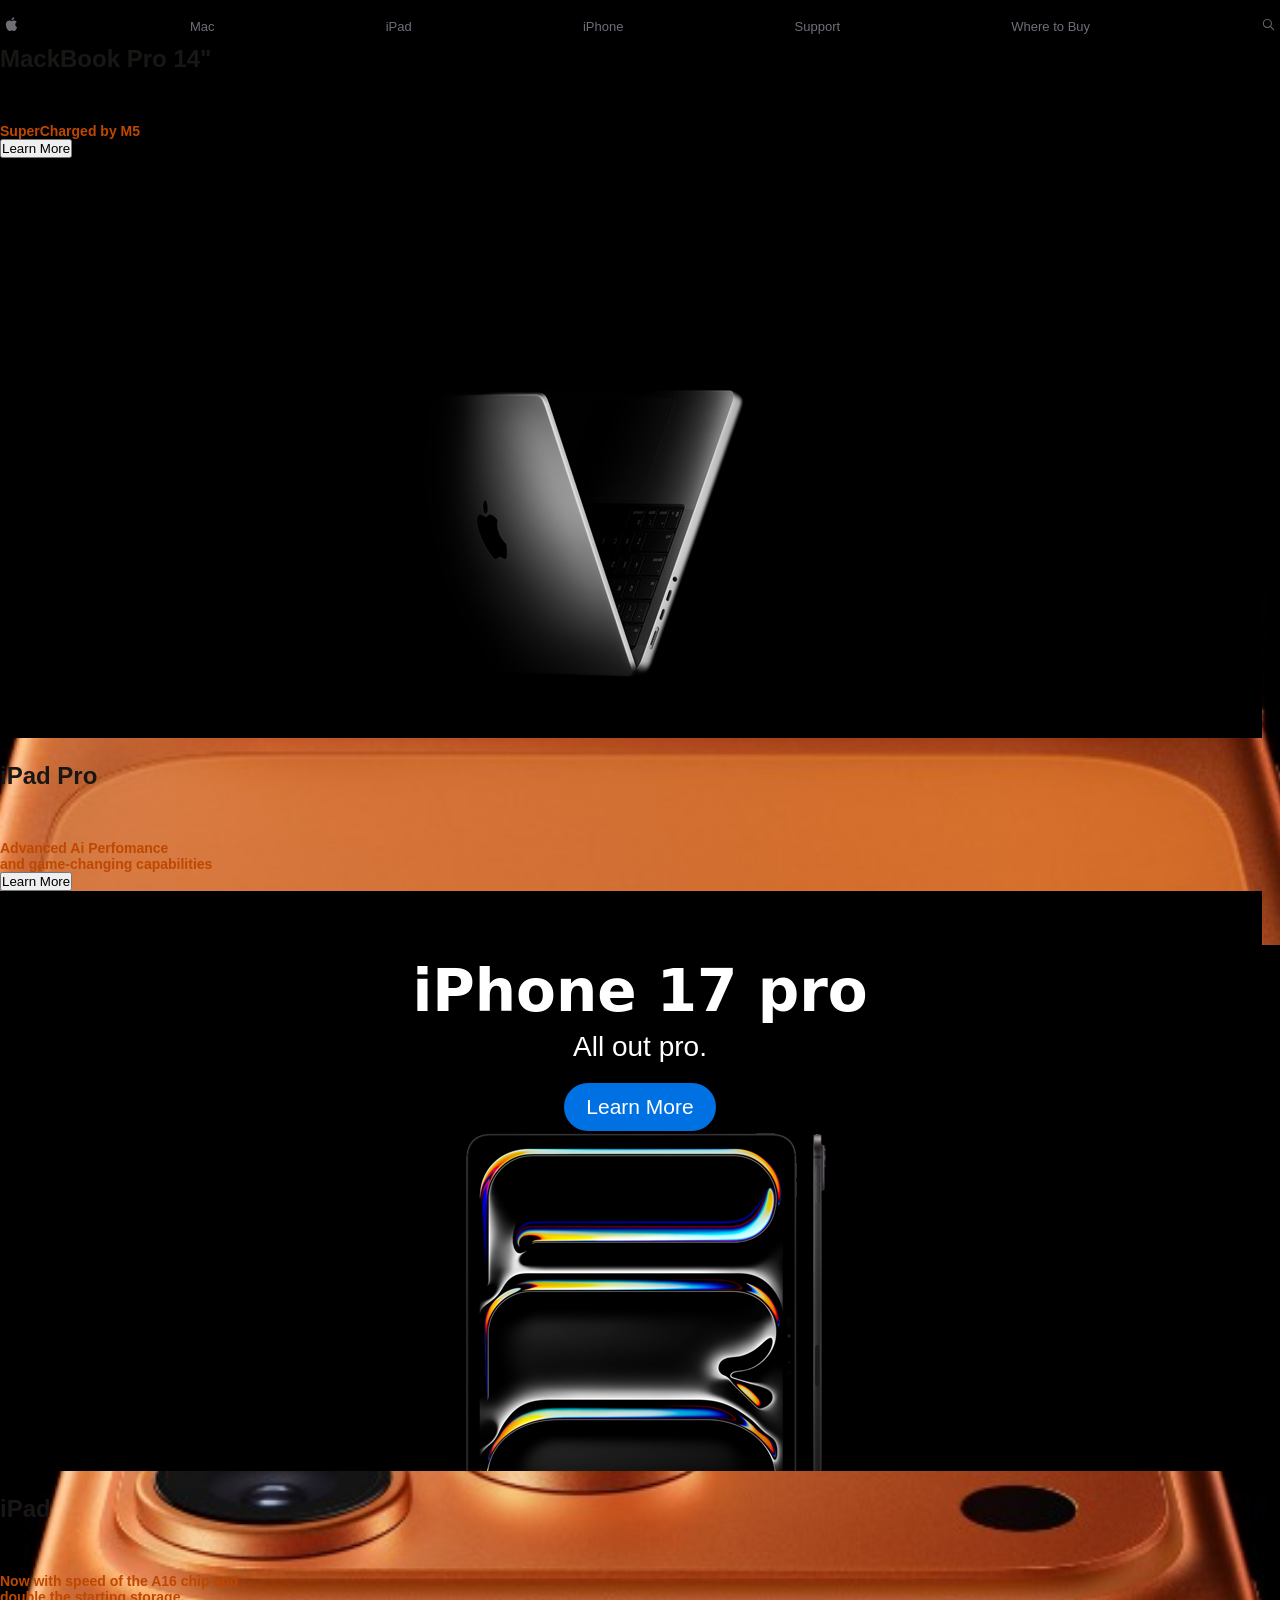
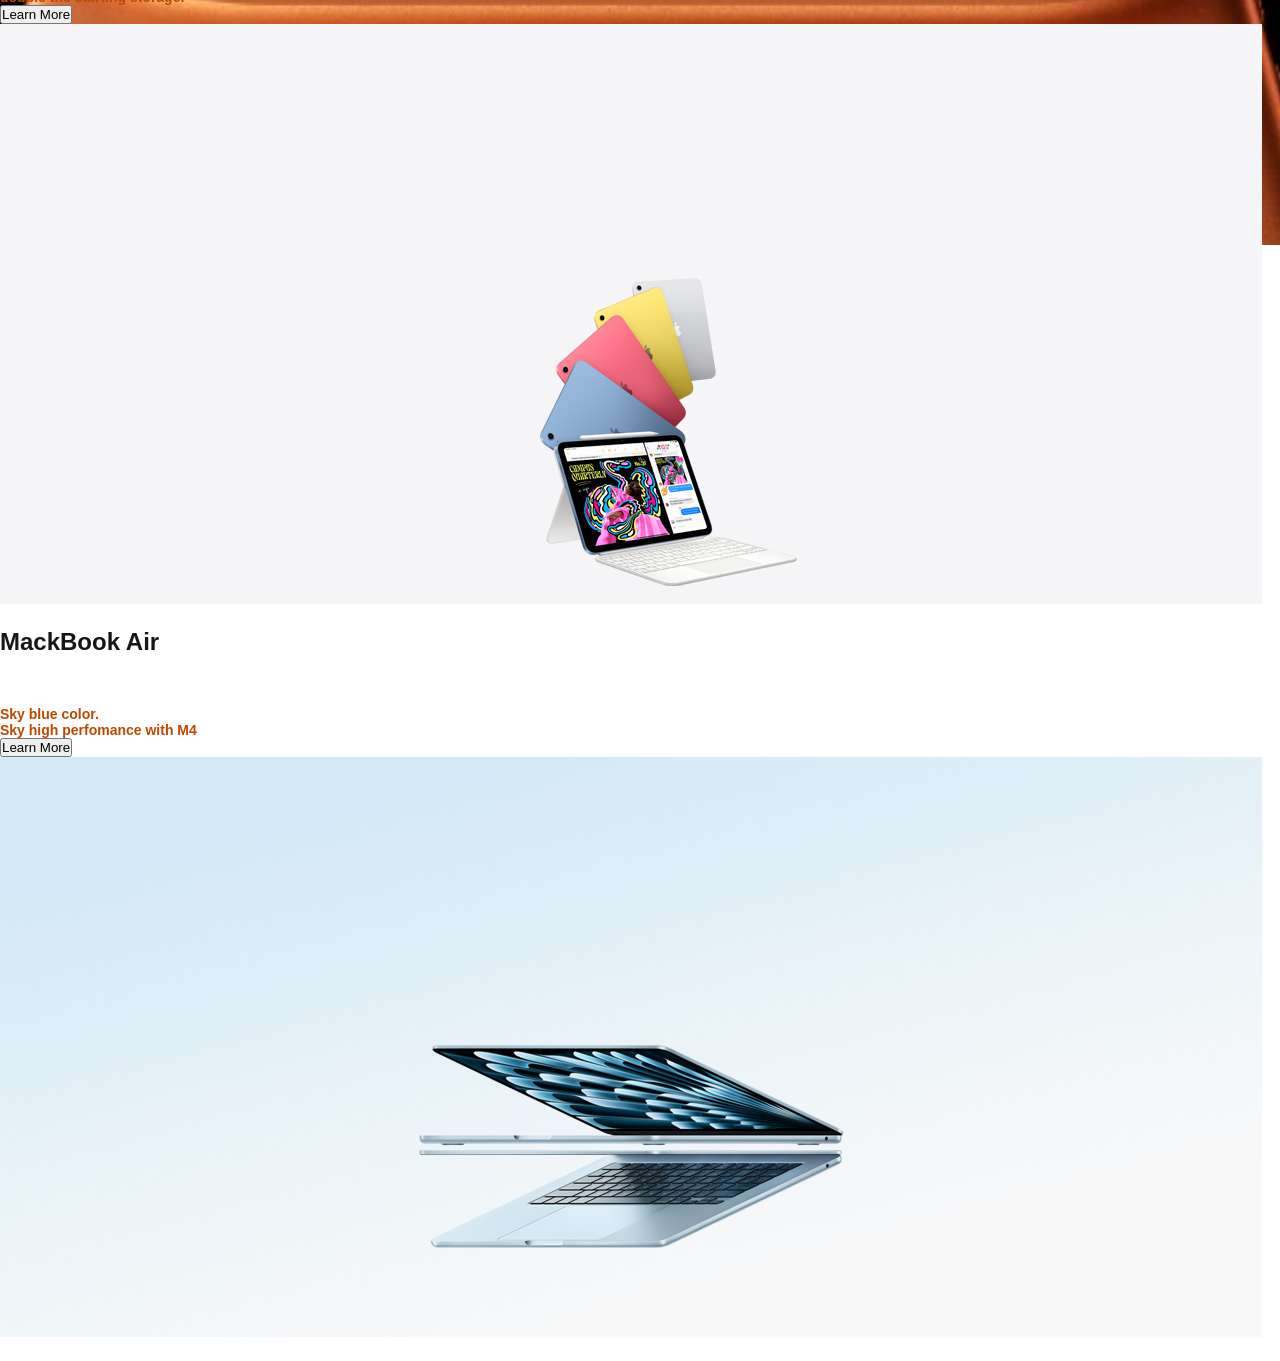
==== commit b3a0a9af: "Merge branch 'main' into iPhone_page" ====
--- a/index.html
+++ b/index.html
@@ -107,6 +107,45 @@
       </div>
     </nav>
   </header>
+  <main>
+   <section class="iphone">
+    <div class="write-up">
+
+      <h1>MackBook Pro 14"</h1>
+      <p>SuperCharged by M5</p>
+      <button>Learn More</button>
+      <img class="A" src="image/asset 22.jpeg" alt="">
+    </div>
+    
+      <div class="write-up">
+        <h1>iPad Pro</h1>
+        <p>Advanced Ai Perfomance<br>and game-changing capabilities</p>
+        <button>Learn More</button> 
+        <img class="A" src="image/asset 23.jpeg" alt="">   
+      </div>
+      
+      <div class="write-up">
+        <h1>iPad</h1>
+        <p>Now with speed of the A16 chip and <br>
+        double the starting storage.</p>
+        <button>Learn More</button>
+        <img class="C" src="image/asset 24.jpeg" alt="">
+
+      </div>
+          <div class="write-up">
+            <h1>MackBook Air</h1>
+            <p>Sky blue color. <br>Sky high perfomance with M4</p>
+            <button>Learn More</button>
+            <img class="C" src="image/asset 25.jpeg" alt="">
+          </div>
+        </div>
+
+      </div>
+    </div>
+    </div>
+   </section>
+             </div>
+        </section>
     <main>
          <section class="iphone">
         
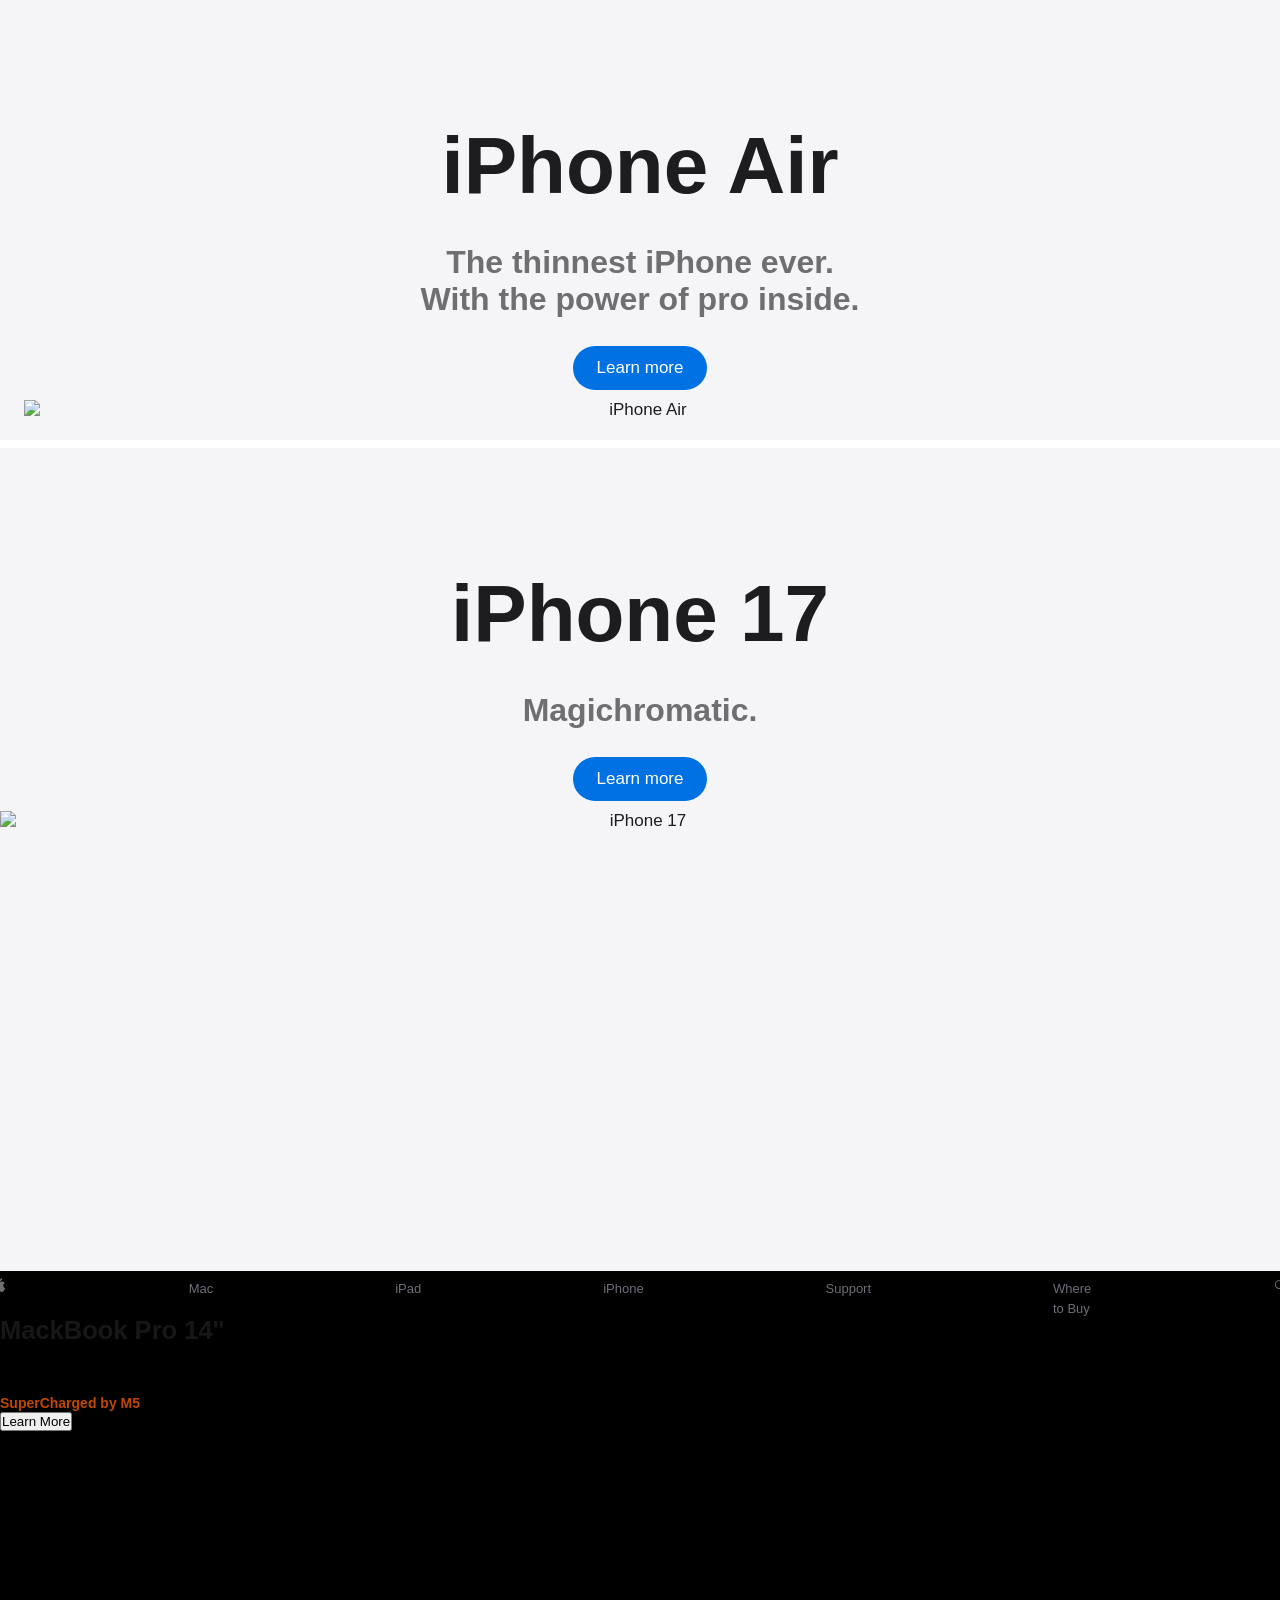
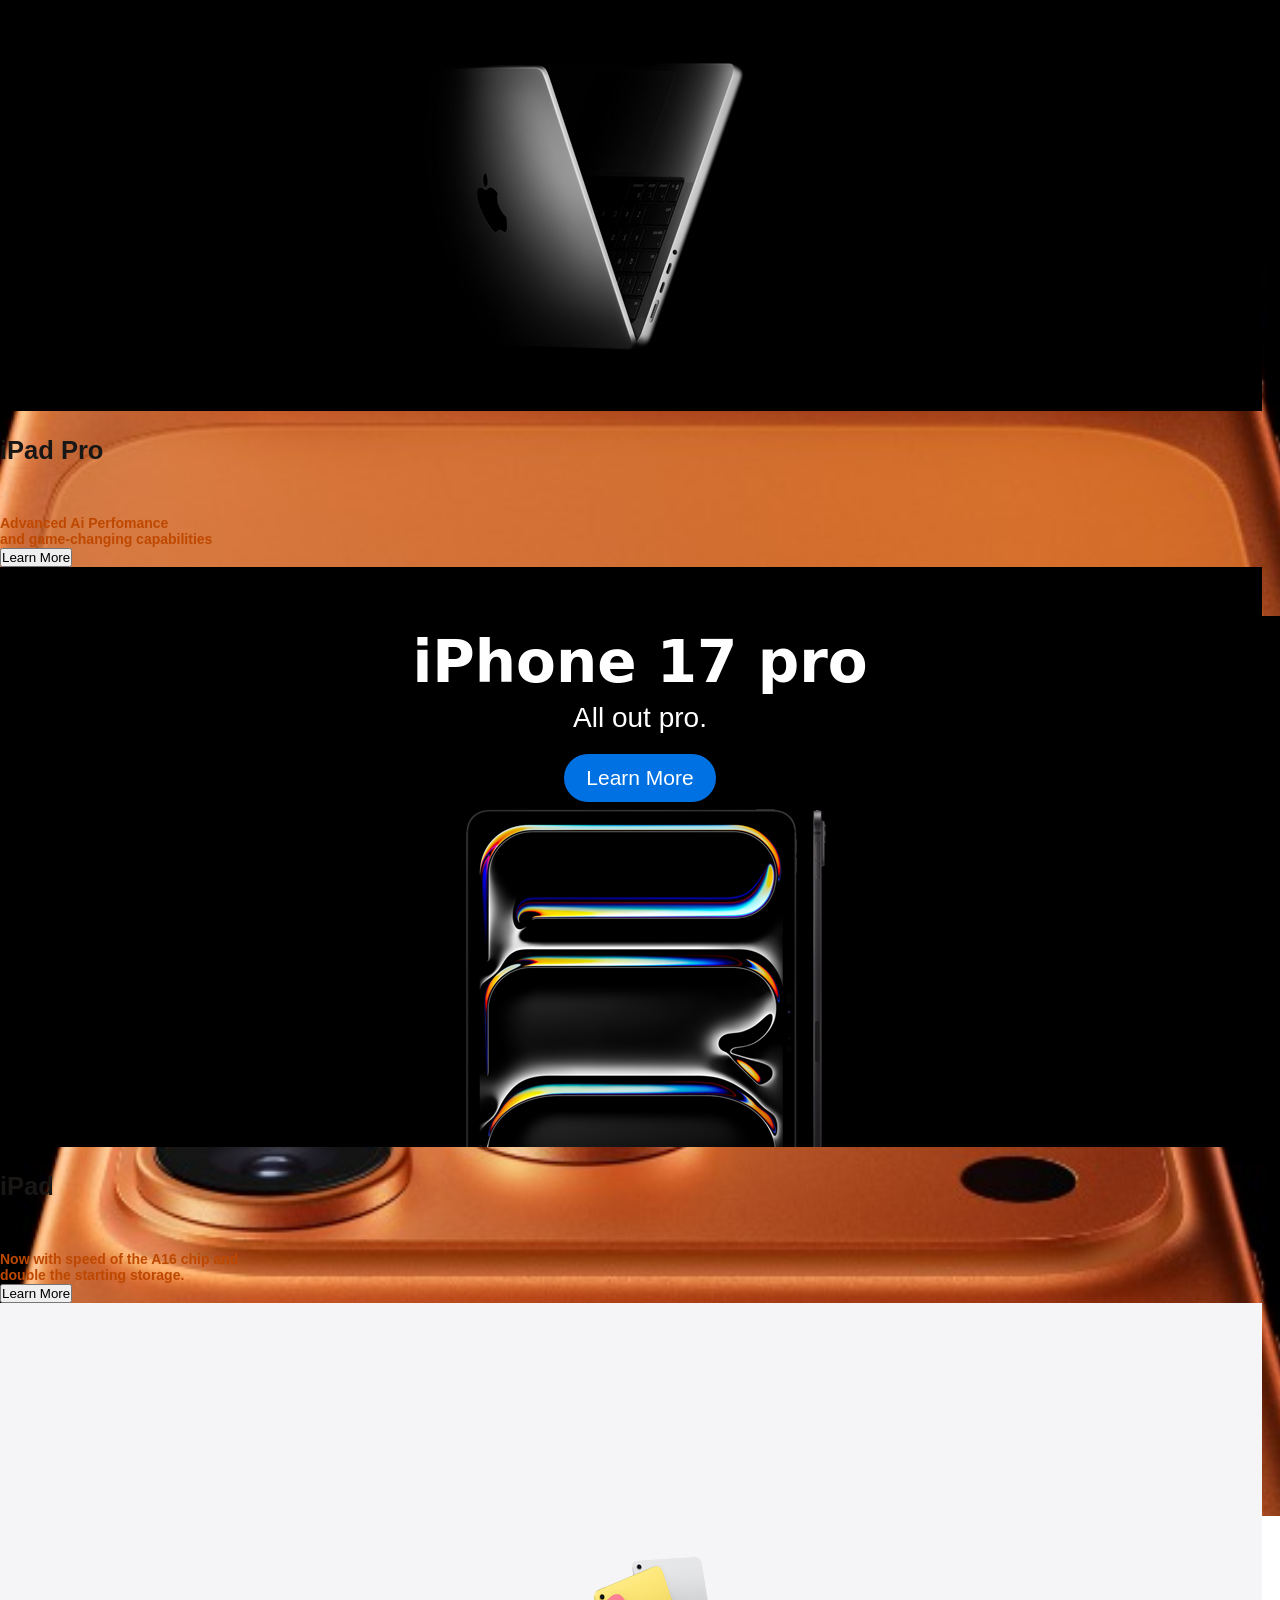
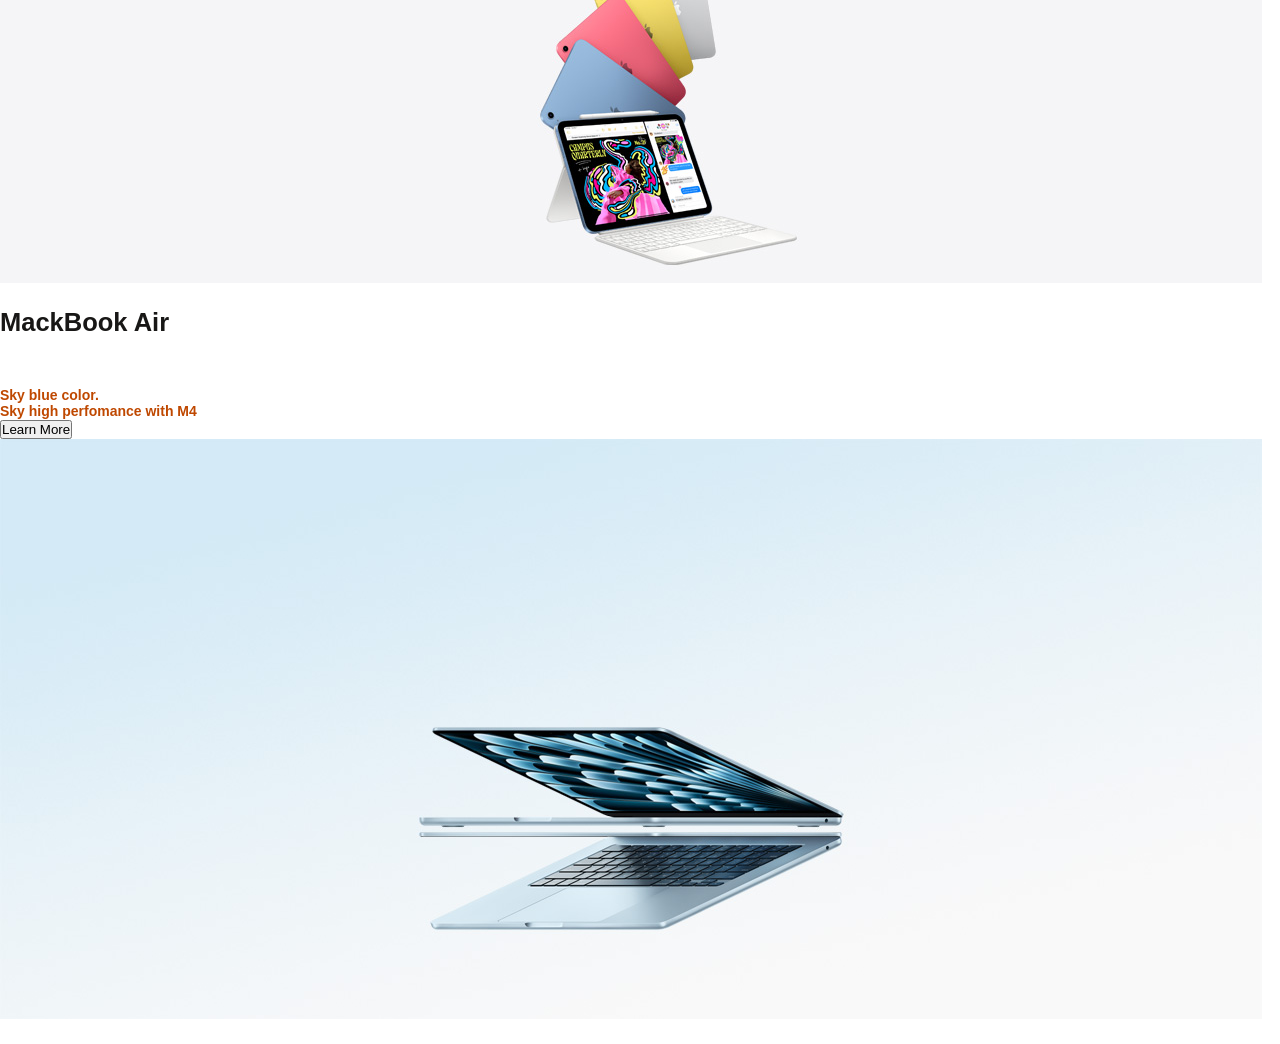
==== commit ac5c3c89: "Merge branch 'main' into dev-2-product-section" ====
--- a/index.html
+++ b/index.html
@@ -7,6 +7,55 @@
     <link rel="stylesheet" href="styles.css" />
   </head>
   <body>
+    <header></header>
+
+    <main>
+      <!-- iPhone Air Hero -->
+      <section class="home-hero home-hero--light" aria-labelledby="hero-air-heading">
+        <div class="home-hero__inner">
+          <h2 class="home-hero__headline" id="hero-air-heading">
+            iPhone Air
+          </h2>
+
+          <p class="home-hero__subhead">
+            The thinnest iPhone ever.<br />With the power of pro inside.
+          </p>
+
+          <div class="home-hero__ctas">
+            <a href="iphone-air.html" class="home-hero__link">Learn more</a>
+          </div>
+
+          <figure class="home-hero__image-wrap">
+            <img
+              class="home-hero__image"
+              src="Assets/Images/asset 20.jpeg"
+              alt="iPhone Air"
+            />
+          </figure>
+        </div>
+      </section>
+
+      <!-- iPhone 17 Hero -->
+      <section class="home-hero home-hero--white">
+        <div class="home-hero__inner">
+          <h2 class="home-hero__headline">iPhone 17</h2>
+          <p class="home-hero__subhead">Magichromatic.</p>
+
+          <div class="home-hero__ctas">
+            <a href="#" class="home-hero__btn">Learn more</a>
+          </div>
+        </div>
+
+        <figure class="home-hero__image-wrap home-hero__image-wrap--full">
+          <img
+            class="home-hero__image"
+            src="Assets/Images/asset 21.jpeg"
+            alt="iPhone 17"
+          />
+        </figure>
+      </section>
+    </main>
+
   <header>
     <nav class="navbar">
       <div class="navContainer">
--- a/styles.css
+++ b/styles.css
@@ -1,3 +1,168 @@
+body {
+  margin: 0;
+}
+
+* {
+  box-sizing: border-box;
+}
+
+.home-hero {
+  width: 100%;
+  text-align: center;
+  overflow: hidden;
+}
+.home-hero--light {
+  background-color: #f5f5f7;
+}
+.home-hero--white {
+  background-color: #f5f5f7;
+  position: relative;
+}
+.home-hero__inner {
+  max-width: 1400px;
+  margin: 0 auto;
+  padding: 120px 24px 0;
+  position: relative;
+  z-index: 2;
+}
+.home-hero__headline {
+  font-size: 80px;
+  font-weight: 600;
+  margin: 0 0 12px;
+}
+.home-hero__subhead {
+  font-size: 32px;
+  color: #6e6e73;
+  margin: 0 0 28px;
+}
+.home-hero__ctas {
+  margin-bottom: 10px;
+}
+.home-hero__image-wrap {
+  width: 100%;
+  margin: 0;
+}
+.home-hero__image-wrap--full {
+  width: 100%;
+  height: 460px;
+  overflow: hidden;
+  margin-top: -20px;
+}
+.home-hero__image {
+  width: 100%;
+  height: 100%;
+  -o-object-fit: cover;
+     object-fit: cover;
+  -o-object-position: bottom;
+     object-position: bottom;
+  display: block;
+}
+.home-hero__btn {
+  background-color: #0071e3;
+  color: #fff;
+  padding: 12px 24px;
+  border-radius: 980px;
+  font-size: 17px;
+  text-decoration: none;
+  font-weight: 500;
+  display: inline-block;
+}
+.home-hero__btn:hover {
+  background-color: #0077ed;
+}
+.home-hero__link {
+  background-color: #0071e3;
+  color: #fff;
+  padding: 12px 24px;
+  border-radius: 980px;
+  font-size: 17px;
+  font-weight: 500;
+  text-decoration: none;
+  display: inline-block;
+}
+.home-hero__link:hover {
+  background-color: #0077ed;
+}
+
+.home-hero figure {
+  margin: 0;
+}
+
+.home-hero + .home-hero {
+  border-top: 8px solid #ffffff;
+}
+
+/*iphone html*/
+.lineup {
+  width: 100%;
+  background-color: #ffffff;
+  padding: 120px 0;
+}
+.lineup__inner {
+  padding-left: 140px;
+  max-width: 1200px;
+  padding-right: 140px;
+  width: 100%;
+  scroll-snap-type: x mandatory;
+}
+.lineup__title {
+  font-size: 48px;
+  font-weight: 600;
+  margin-bottom: 80px;
+}
+.lineup__grid {
+  display: grid;
+  grid-auto-flow: column;
+  grid-auto-columns: 320px;
+  gap: 30px;
+  overflow-x: auto;
+  padding-bottom: 40px;
+  width: 100%;
+  overscroll-behavior-x: contain;
+}
+.lineup__grid::-webkit-scrollbar {
+  display: none;
+}
+
+.lineup-product {
+  display: flex;
+  flex-direction: column;
+  align-items: center;
+  text-align: center;
+}
+
+.lineup-product__image-wrap {
+  width: 100%;
+  aspect-ratio: 3/4;
+  border-radius: 28px;
+  overflow: hidden;
+  margin-bottom: 24px;
+  display: flex;
+  align-items: flex-end;
+  justify-content: center;
+  background: linear-gradient(180deg, #f5f5f7 0%, #e5e5ea 100%);
+}
+
+.lineup-product__image {
+  width: 130%;
+  height: auto;
+  -o-object-fit: contain;
+     object-fit: contain;
+  transition: transform 0.3s ease;
+}
+
+.lineup-product__image-wrap:hover .lineup-product__image {
+  transform: scale(1.04);
+}
+
+body {
+  font-family: -apple-system, BlinkMacSystemFont, "SF Pro Text", "SF Pro Display", "Helvetica Neue", Helvetica, Arial, sans-serif;
+  font-size: 17px;
+  color: #1d1d1f;
+  background-color: #ffffff;
+  margin: 0;
+  padding: 0;
+}/*# sourceMappingURL=styles.css.map */
 * {
   margin: 0;
   padding: 0;
@@ -336,4 +501,4 @@
   color: #ffff;
   border: none;
 
- }+ }
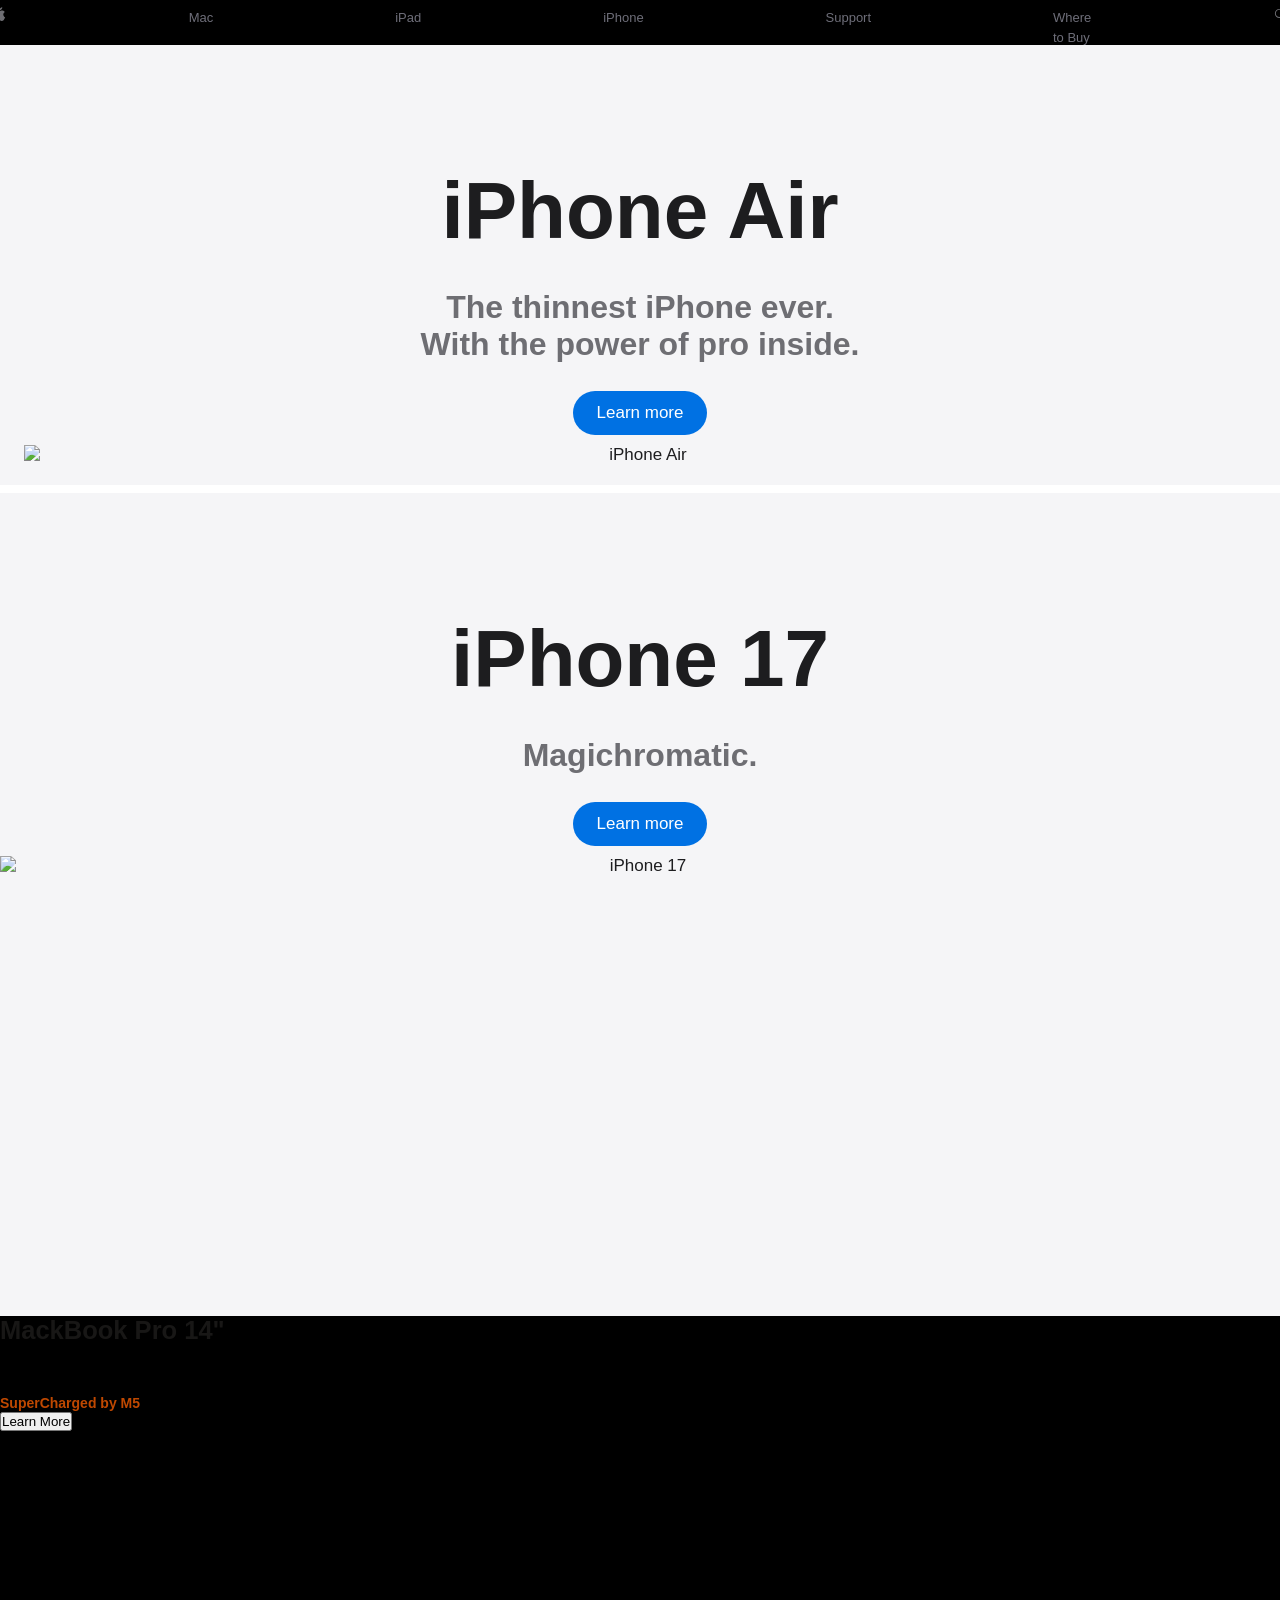
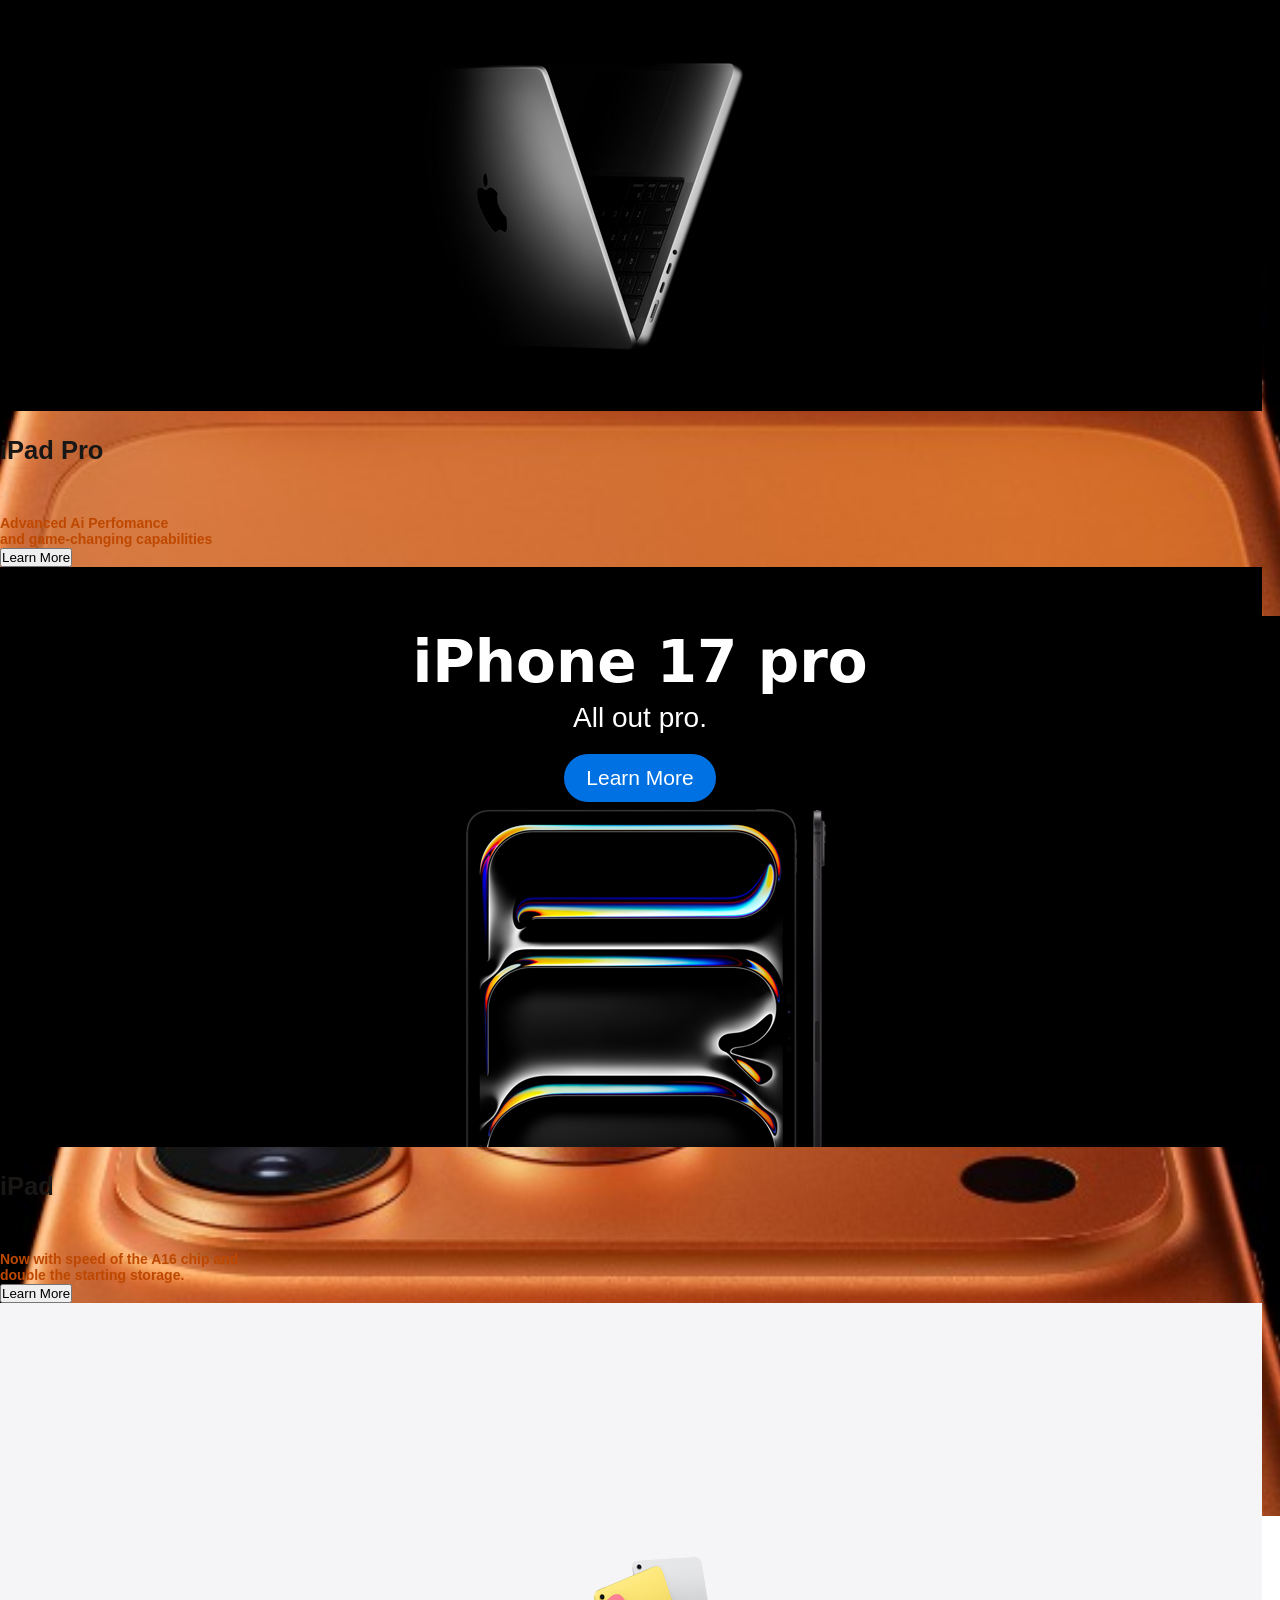
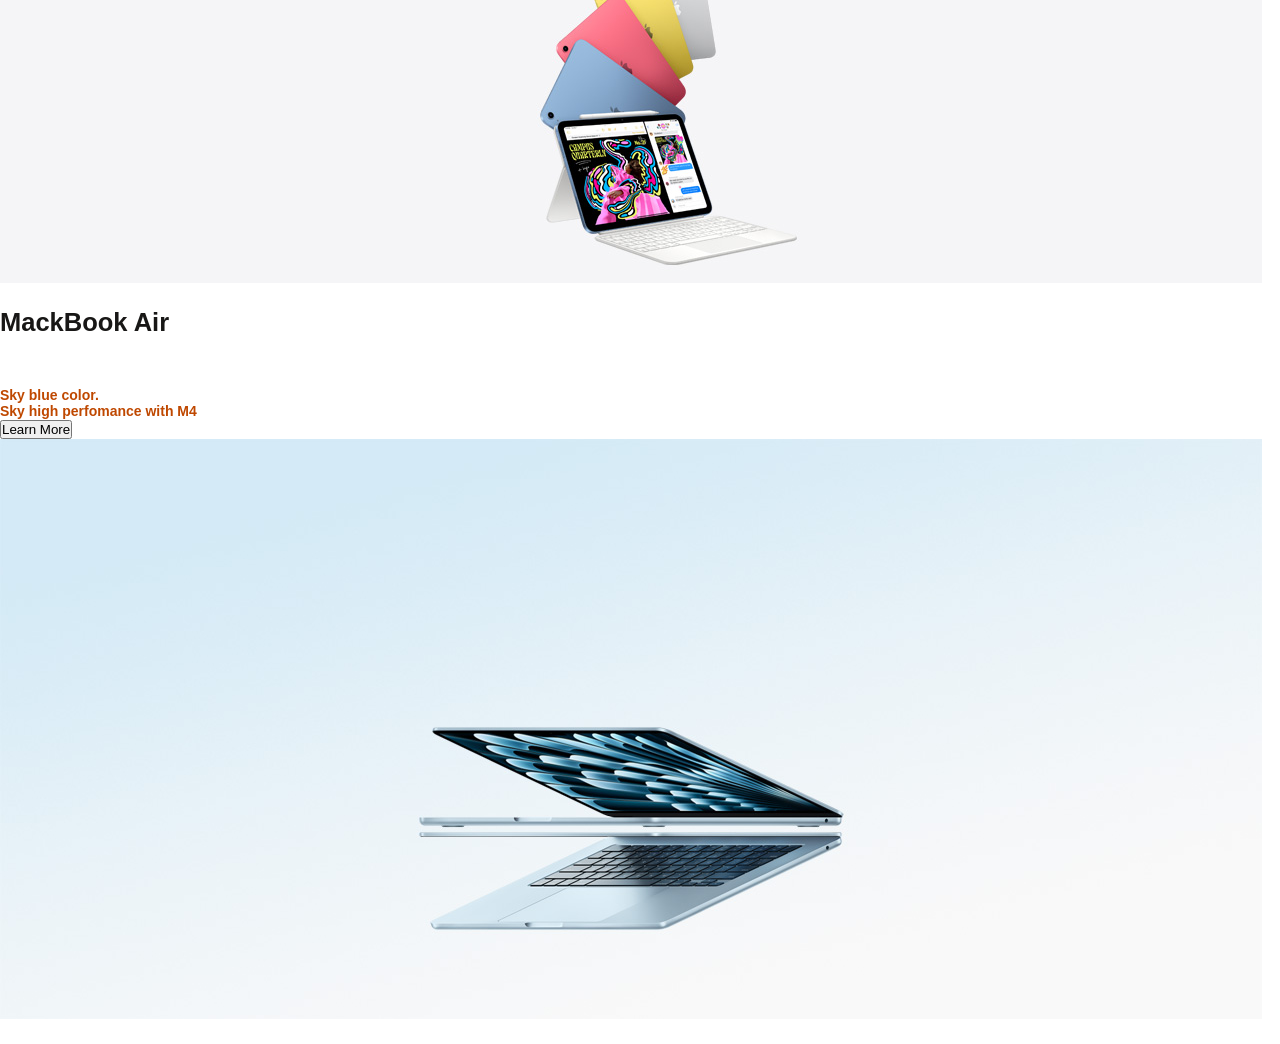
==== commit 14abe129: "Refactor index.html structure and reintroduce sections" ====
--- a/index.html
+++ b/index.html
@@ -7,56 +7,7 @@
     <link rel="stylesheet" href="styles.css" />
   </head>
   <body>
-    <header></header>
-
-    <main>
-      <!-- iPhone Air Hero -->
-      <section class="home-hero home-hero--light" aria-labelledby="hero-air-heading">
-        <div class="home-hero__inner">
-          <h2 class="home-hero__headline" id="hero-air-heading">
-            iPhone Air
-          </h2>
-
-          <p class="home-hero__subhead">
-            The thinnest iPhone ever.<br />With the power of pro inside.
-          </p>
-
-          <div class="home-hero__ctas">
-            <a href="iphone-air.html" class="home-hero__link">Learn more</a>
-          </div>
-
-          <figure class="home-hero__image-wrap">
-            <img
-              class="home-hero__image"
-              src="Assets/Images/asset 20.jpeg"
-              alt="iPhone Air"
-            />
-          </figure>
-        </div>
-      </section>
-
-      <!-- iPhone 17 Hero -->
-      <section class="home-hero home-hero--white">
-        <div class="home-hero__inner">
-          <h2 class="home-hero__headline">iPhone 17</h2>
-          <p class="home-hero__subhead">Magichromatic.</p>
-
-          <div class="home-hero__ctas">
-            <a href="#" class="home-hero__btn">Learn more</a>
-          </div>
-        </div>
-
-        <figure class="home-hero__image-wrap home-hero__image-wrap--full">
-          <img
-            class="home-hero__image"
-            src="Assets/Images/asset 21.jpeg"
-            alt="iPhone 17"
-          />
-        </figure>
-      </section>
-    </main>
-
-  <header>
+      <header>
     <nav class="navbar">
       <div class="navContainer">
         <ul class="nav--List">
@@ -156,6 +107,55 @@
       </div>
     </nav>
   </header>
+
+    <main>
+      <!-- iPhone Air Hero -->
+      <section class="home-hero home-hero--light" aria-labelledby="hero-air-heading">
+        <div class="home-hero__inner">
+          <h2 class="home-hero__headline" id="hero-air-heading">
+            iPhone Air
+          </h2>
+
+          <p class="home-hero__subhead">
+            The thinnest iPhone ever.<br />With the power of pro inside.
+          </p>
+
+          <div class="home-hero__ctas">
+            <a href="iphone-air.html" class="home-hero__link">Learn more</a>
+          </div>
+
+          <figure class="home-hero__image-wrap">
+            <img
+              class="home-hero__image"
+              src="Assets/Images/asset 20.jpeg"
+              alt="iPhone Air"
+            />
+          </figure>
+        </div>
+      </section>
+
+      <!-- iPhone 17 Hero -->
+      <section class="home-hero home-hero--white">
+        <div class="home-hero__inner">
+          <h2 class="home-hero__headline">iPhone 17</h2>
+          <p class="home-hero__subhead">Magichromatic.</p>
+
+          <div class="home-hero__ctas">
+            <a href="#" class="home-hero__btn">Learn more</a>
+          </div>
+        </div>
+
+        <figure class="home-hero__image-wrap home-hero__image-wrap--full">
+          <img
+            class="home-hero__image"
+            src="Assets/Images/asset 21.jpeg"
+            alt="iPhone 17"
+          />
+        </figure>
+      </section>
+    </main>
+
+
   <main>
    <section class="iphone">
     <div class="write-up">
